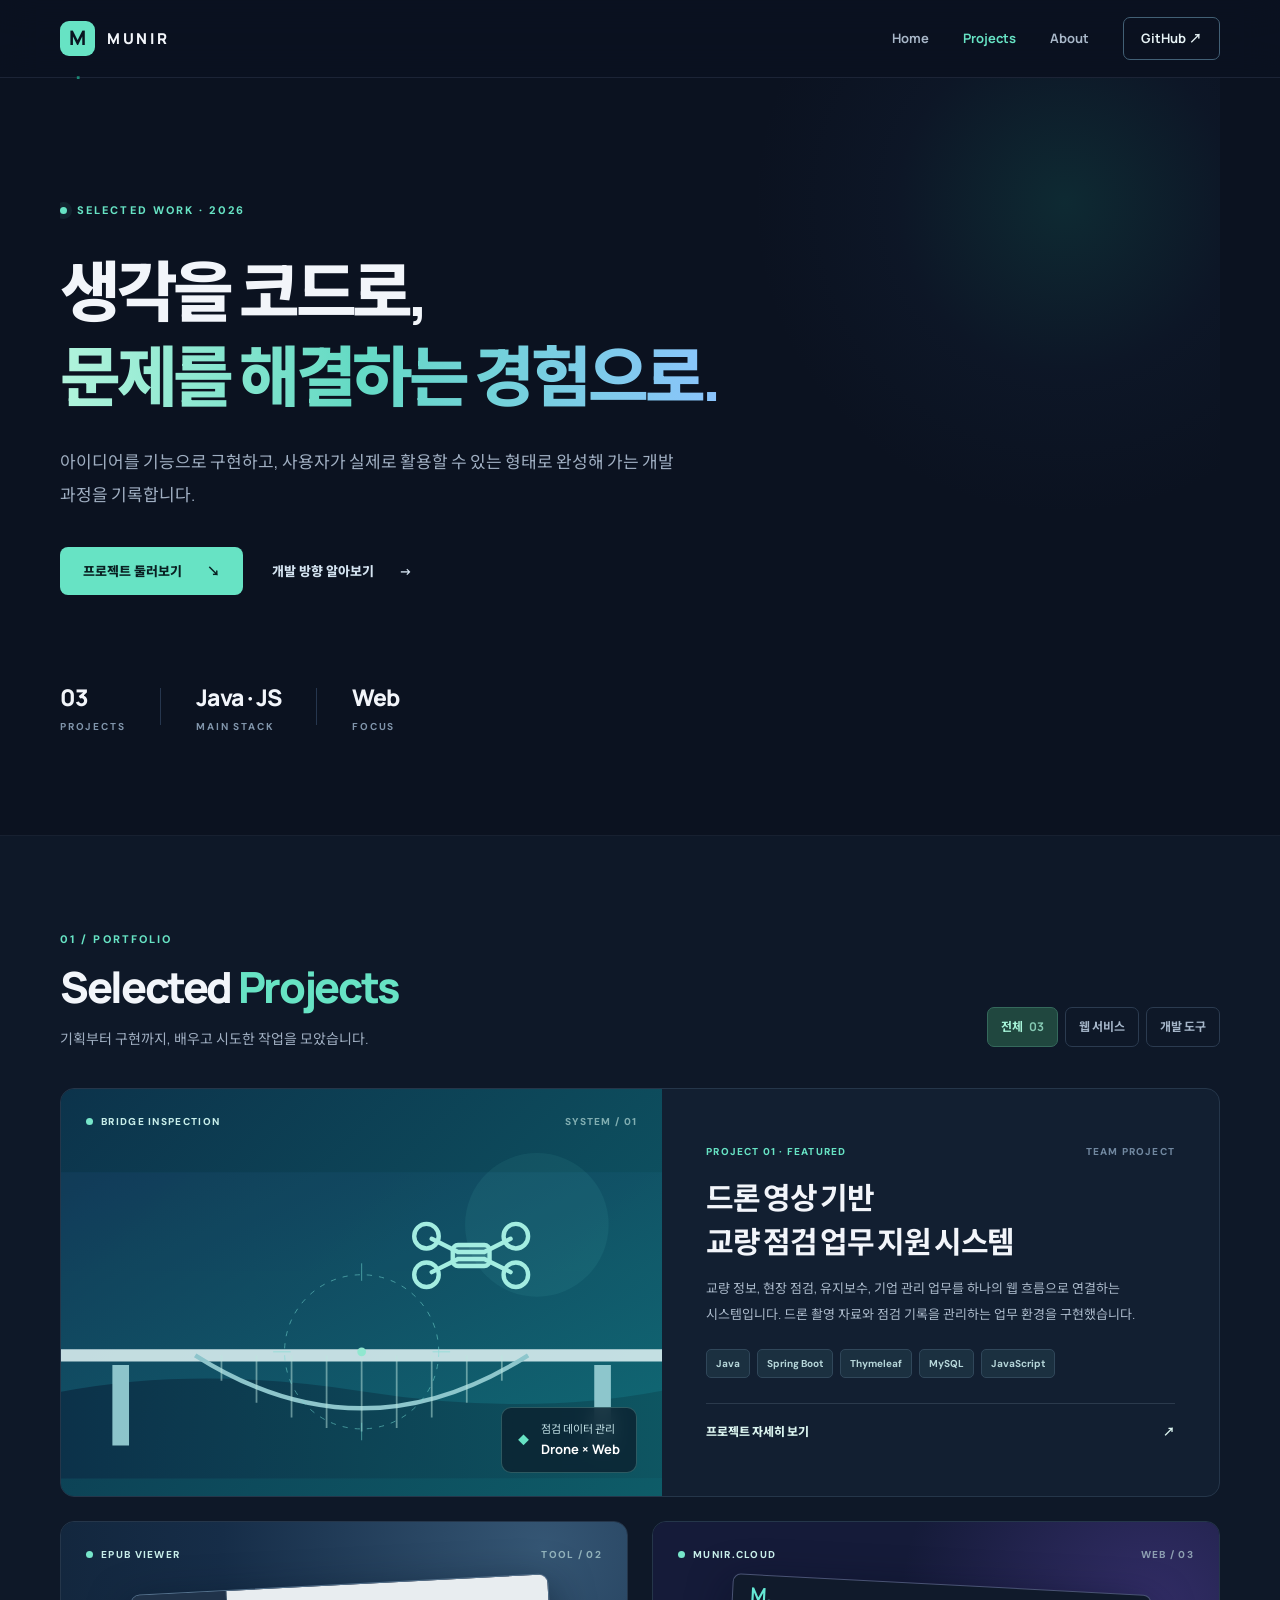
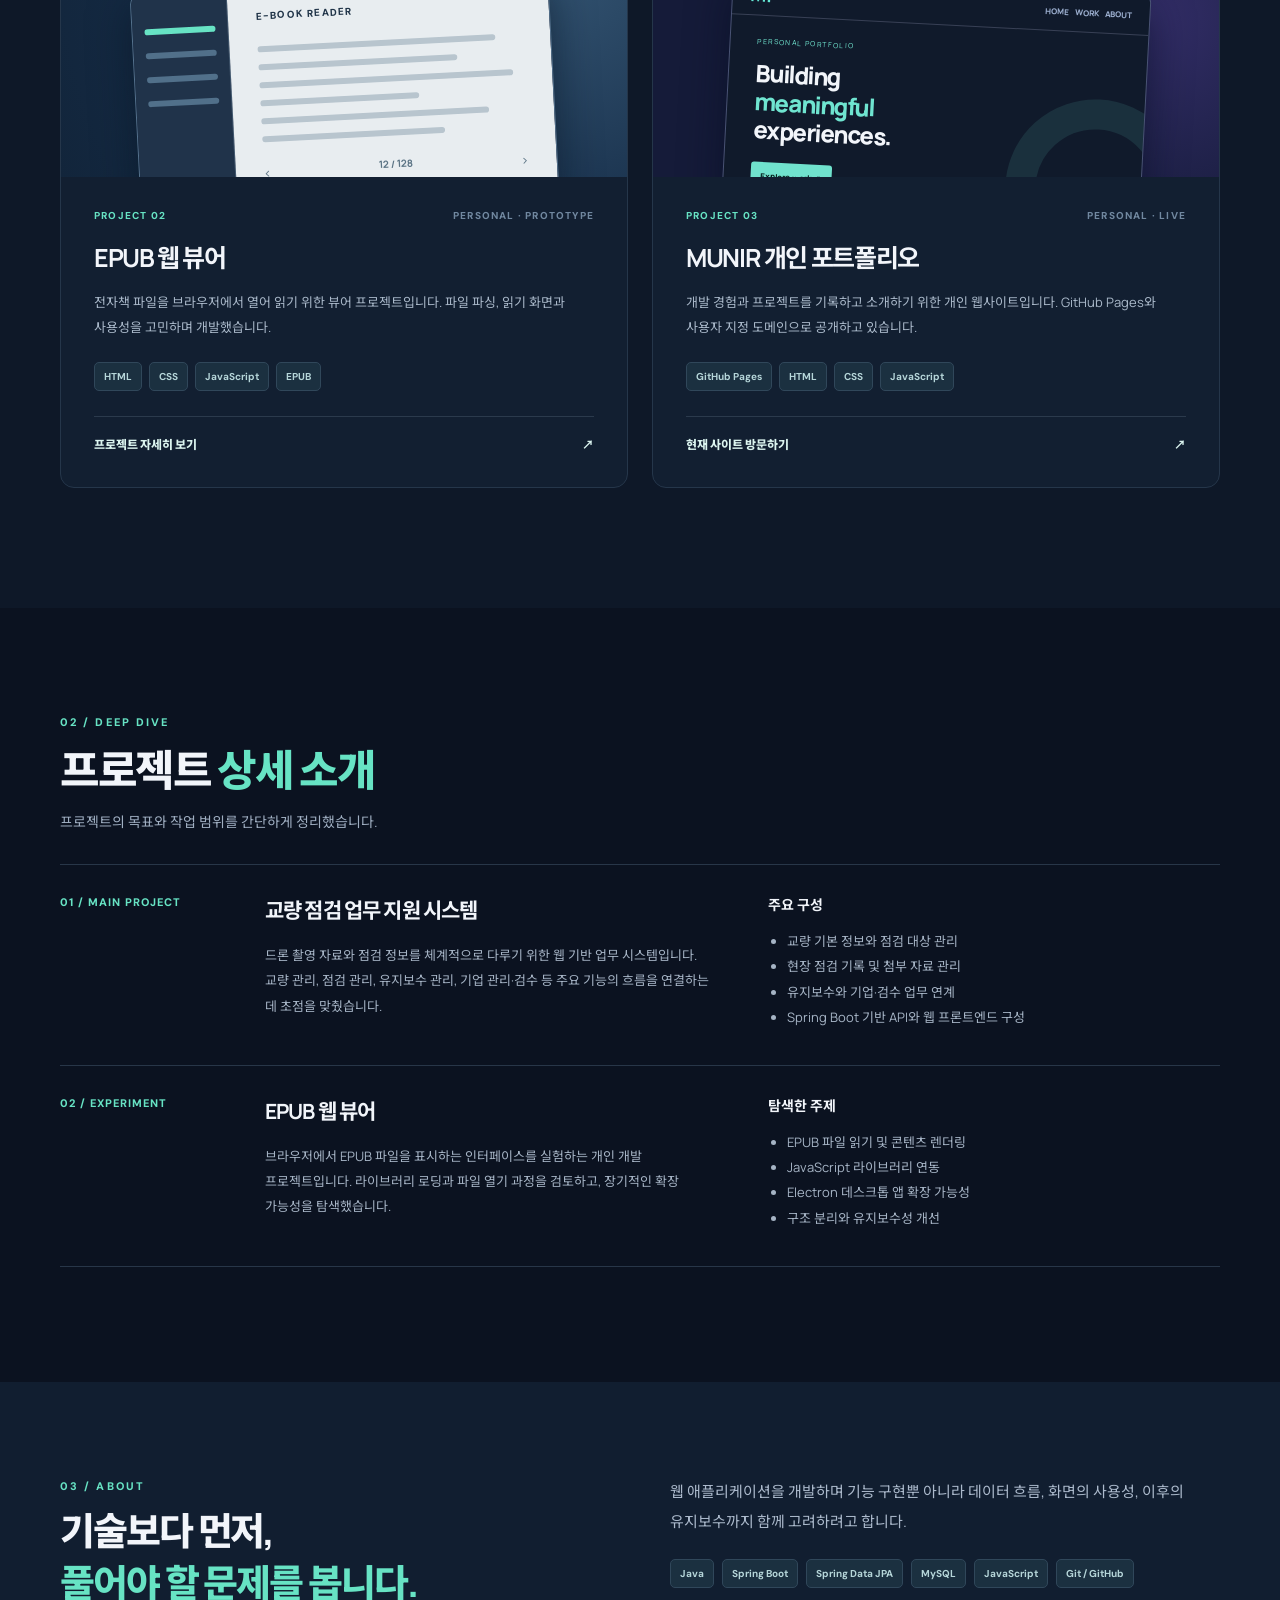
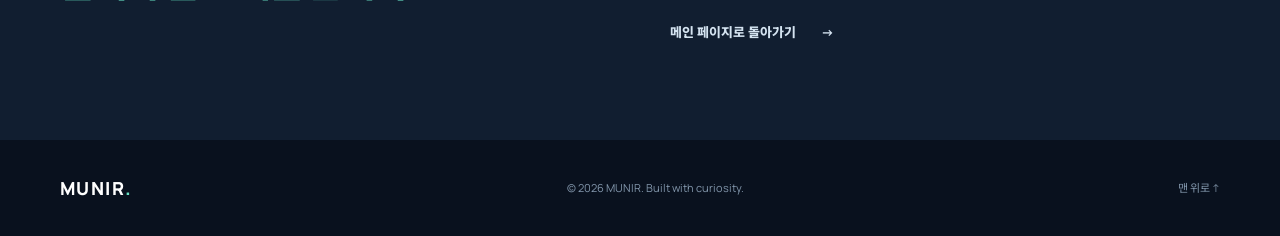
==== projects.html @ 72eb1029 "feat: 소개 페이지 제작" ====
<!DOCTYPE html>
<html lang="ko">
<head>
  <meta charset="UTF-8">
  <meta name="viewport" content="width=device-width, initial-scale=1.0">
  <meta name="theme-color" content="#0b1220">
  <meta name="description" content="MUNIR의 개발 프로젝트 — 드론 영상 기반 교량 점검 업무 지원 시스템, EPUB 뷰어, 개인 포트폴리오.">
  <title>Projects | MUNIR</title>
  <link rel="stylesheet" href="./css/projects.css">
  <script src="./js/projects.js" defer></script>
</head>
<body>
  <a class="skip-link" href="#main">본문 바로가기</a>
  <header class="site-header">
    <div class="shell nav-wrap">
      <a href="./index.html" class="brand" aria-label="MUNIR 홈으로 이동"><span class="brand-mark">M<span class="mark-dot">.</span></span><span class="brand-name">MUNIR</span></a>
      <nav class="navigation" aria-label="주 메뉴">
        <a href="./index.html">Home</a>
        <a href="#projects" class="current" aria-current="page">Projects</a>
        <a href="#about">About</a>
        <a href="mailto:hello@example.com" class="nav-contact" id="contact-link">Contact <span aria-hidden="true">↗</span></a>
      </nav>
      <button class="menu-toggle" type="button" aria-label="메뉴 열기" aria-expanded="false" aria-controls="mobile-menu"><span></span><span></span></button>
    </div>
    <nav class="mobile-menu" id="mobile-menu" aria-label="모바일 메뉴" hidden>
      <a href="./index.html">Home</a><a href="#projects">Projects</a><a href="#about">About</a><a href="mailto:hello@example.com" class="mobile-contact">Contact</a>
    </nav>
  </header>
  <main id="main">
    <section class="hero shell">
      <div class="hero-glow" aria-hidden="true"></div>
      <div class="eyebrow"><span class="status-dot"></span> SELECTED WORK · 2026</div>
      <h1>생각을 코드로,<br><span class="gradient-text">문제를 해결하는 경험으로.</span></h1>
      <p class="hero-desc">아이디어를 기능으로 구현하고, 사용자가 실제로 활용할 수 있는 형태로 완성해 가는 개발 과정을 기록합니다.</p>
      <div class="hero-actions"><a class="primary-btn" href="#projects">프로젝트 둘러보기 <span aria-hidden="true">↘</span></a><a class="text-btn" href="#about">개발 방향 알아보기 <span aria-hidden="true">→</span></a></div>
      <div class="hero-meta"><div><span class="meta-num">03</span><span class="meta-caption">PROJECTS</span></div><div class="meta-sep"></div><div><span class="meta-num">Java · JS</span><span class="meta-caption">MAIN STACK</span></div><div class="meta-sep"></div><div><span class="meta-num">Web</span><span class="meta-caption">FOCUS</span></div></div>
    </section>
    <section class="projects-section" id="projects">
      <div class="shell">
        <div class="section-top"><div><div class="section-kicker">01 / PORTFOLIO</div><h2>Selected <span>Projects</span></h2><p>기획부터 구현까지, 배우고 시도한 작업을 모았습니다.</p></div><div class="filter-bar" role="group" aria-label="프로젝트 분류"><button class="filter is-active" type="button" data-filter="all" aria-pressed="true">전체 <span>03</span></button><button class="filter" type="button" data-filter="web" aria-pressed="false">웹 서비스</button><button class="filter" type="button" data-filter="tool" aria-pressed="false">개발 도구</button></div></div>
        <div class="project-grid">
          <article class="project-card featured" data-category="web">
            <div class="project-visual bridge-visual" aria-label="교량 점검 시스템을 표현한 일러스트">
              <div class="visual-topline"><span class="visual-app-dot"></span> BRIDGE INSPECTION <span class="visual-top-right">SYSTEM / 01</span></div>
              <svg class="bridge-art" viewBox="0 0 700 350" role="img" aria-label="교량과 드론을 형상화한 그래픽" xmlns="http://www.w3.org/2000/svg"><defs><linearGradient id="sky" x1="0" y1="0" x2="1" y2="1"><stop stop-color="#123c59"/><stop offset="1" stop-color="#116e78"/></linearGradient><linearGradient id="water" x1="0" y1="0" x2="1" y2="0"><stop stop-color="#0c3048"/><stop offset="1" stop-color="#0e5662"/></linearGradient></defs><rect width="700" height="350" fill="url(#sky)"/><circle cx="550" cy="60" r="82" fill="#6be5d0" opacity=".08"/><path d="M0 252 Q160 220 350 250 T700 248 V350 H0Z" fill="url(#water)"/><path d="M-20 209 L720 209" stroke="#d7eef0" stroke-width="14"/><path d="M75 220 L75 312 M625 220 L625 312" stroke="#9bd3d8" stroke-width="19"/><path d="M160 209 Q350 330 540 209" fill="none" stroke="#9bd3d8" stroke-width="5"/><g stroke="#d0f8ed" stroke-width="2" opacity=".5"><path d="M190 209 L190 238 M230 209 L230 263 M270 209 L270 280 M310 209 L310 292 M350 209 L350 296 M390 209 L390 292 M430 209 L430 280 M470 209 L470 263 M510 209 L510 238"/></g><g transform="translate(475 95)" fill="none" stroke="#b4fff0" stroke-width="5" stroke-linecap="round"><path d="M-45 -19 L-15 -4 L15 -4 L45 -19 M-45 19 L-15 4 L15 4 L45 19"/><rect x="-21" y="-12" width="42" height="24" rx="6" fill="#b4fff0" fill-opacity=".2"/><circle cx="-51" cy="-22" r="14"/><circle cx="51" cy="-22" r="14"/><circle cx="-51" cy="22" r="14"/><circle cx="51" cy="22" r="14"/></g><g fill="none" stroke="#81ece1" opacity=".6"><circle cx="350" cy="205" r="88" stroke-dasharray="6 8"/><path d="M350 104V124 M350 286V306 M249 205H269 M431 205H451"/></g><circle cx="350" cy="205" r="5" fill="#9ff9dc"/></svg>
              <div class="visual-floating"><span class="pulse-icon">◆</span><span>점검 데이터 관리<br><b>Drone × Web</b></span></div>
            </div>
            <div class="project-info"><div class="project-heading-row"><span class="project-index">PROJECT 01 · FEATURED</span><span class="project-year">TEAM PROJECT</span></div><h3>드론 영상 기반<br>교량 점검 업무 지원 시스템</h3><p>교량 정보, 현장 점검, 유지보수, 기업 관리 업무를 하나의 웹 흐름으로 연결하는 시스템입니다. 드론 촬영 자료와 점검 기록을 관리하는 업무 환경을 구현했습니다.</p><div class="tags"><span>Java</span><span>Spring Boot</span><span>Thymeleaf</span><span>MySQL</span><span>JavaScript</span></div><a class="card-link" href="#bridge-detail">프로젝트 자세히 보기 <span aria-hidden="true">↗</span></a></div>
          </article>
          <article class="project-card" data-category="tool"><div class="project-visual epub-visual"><div class="visual-topline"><span class="visual-app-dot"></span> EPUB VIEWER <span class="visual-top-right">TOOL / 02</span></div><div class="reader-mock" aria-hidden="true"><div class="reader-sidebar"><span></span><span></span><span></span><span></span></div><div class="reader-book"><div class="mock-title">E-BOOK READER</div><div class="reader-line w90"></div><div class="reader-line w75"></div><div class="reader-line w96"></div><div class="reader-line w60"></div><div class="reader-line w86"></div><div class="reader-line w69"></div><div class="reader-footer">‹ <b>12 / 128</b> ›</div></div></div></div><div class="project-info"><div class="project-heading-row"><span class="project-index">PROJECT 02</span><span class="project-year">PERSONAL · PROTOTYPE</span></div><h3>EPUB 웹 뷰어</h3><p>전자책 파일을 브라우저에서 열어 읽기 위한 뷰어 프로젝트입니다. 파일 파싱, 읽기 화면과 사용성을 고민하며 개발했습니다.</p><div class="tags"><span>HTML</span><span>CSS</span><span>JavaScript</span><span>EPUB</span></div><a class="card-link" href="#epub-detail">프로젝트 자세히 보기 <span aria-hidden="true">↗</span></a></div></article>
          <article class="project-card" data-category="web"><div class="project-visual portfolio-visual"><div class="visual-topline"><span class="visual-app-dot"></span> MUNIR.CLOUD <span class="visual-top-right">WEB / 03</span></div><div class="web-mock" aria-hidden="true"><div class="web-top"><b>M.</b><span>HOME &nbsp; WORK &nbsp; ABOUT</span></div><div class="web-main"><div class="web-small">PERSONAL PORTFOLIO</div><div class="web-head">Building<br><em>meaningful</em><br>experiences.</div><div class="web-mini-btn">Explore work ↗</div></div><div class="web-shape"></div></div></div><div class="project-info"><div class="project-heading-row"><span class="project-index">PROJECT 03</span><span class="project-year">PERSONAL · LIVE</span></div><h3>MUNIR 개인 포트폴리오</h3><p>개발 경험과 프로젝트를 기록하고 소개하기 위한 개인 웹사이트입니다. GitHub Pages와 사용자 지정 도메인으로 공개하고 있습니다.</p><div class="tags"><span>GitHub Pages</span><span>HTML</span><span>CSS</span><span>JavaScript</span></div><a class="card-link" href="https://munir.cloud/" target="_blank" rel="noopener noreferrer">현재 사이트 방문하기 <span aria-hidden="true">↗</span></a></div></article>
        </div>
        <div class="empty-state" hidden>선택한 분류에 프로젝트가 없습니다.</div>
      </div>
    </section>
    <section class="details-section" id="details"><div class="shell"><div class="section-kicker">02 / DEEP DIVE</div><h2>프로젝트 <span>상세 소개</span></h2><p class="detail-intro">프로젝트의 목표와 작업 범위를 간단하게 정리했습니다.</p>
      <article class="detail-panel" id="bridge-detail"><div class="detail-number">01 / MAIN PROJECT</div><div class="detail-content"><div><h3>교량 점검 업무 지원 시스템</h3><p>드론 촬영 자료와 점검 정보를 체계적으로 다루기 위한 웹 기반 업무 시스템입니다. 교량 관리, 점검 관리, 유지보수 관리, 기업 관리·검수 등 주요 기능의 흐름을 연결하는 데 초점을 맞췄습니다.</p></div><div><h4>주요 구성</h4><ul><li>교량 기본 정보와 점검 대상 관리</li><li>현장 점검 기록 및 첨부 자료 관리</li><li>유지보수와 기업·검수 업무 연계</li><li>Spring Boot 기반 API와 웹 프론트엔드 구성</li></ul></div></div></article>
      <article class="detail-panel" id="epub-detail"><div class="detail-number">02 / EXPERIMENT</div><div class="detail-content"><div><h3>EPUB 웹 뷰어</h3><p>브라우저에서 EPUB 파일을 표시하는 인터페이스를 실험하는 개인 개발 프로젝트입니다. 라이브러리 로딩과 파일 열기 과정을 검토하고, 장기적인 확장 가능성을 탐색했습니다.</p></div><div><h4>탐색한 주제</h4><ul><li>EPUB 파일 읽기 및 콘텐츠 렌더링</li><li>JavaScript 라이브러리 연동</li><li>Electron 데스크톱 앱 확장 가능성</li><li>구조 분리와 유지보수성 개선</li></ul></div></div></article>
    </div></section>
    <section class="about-section" id="about"><div class="shell about-grid"><div><div class="section-kicker">03 / ABOUT</div><h2>기술보다 먼저,<br><span>풀어야 할 문제를 봅니다.</span></h2></div><div><p>웹 애플리케이션을 개발하며 기능 구현뿐 아니라 데이터 흐름, 화면의 사용성, 이후의 유지보수까지 함께 고려하려고 합니다.</p><div class="about-stack"><span>Java</span><span>Spring Boot</span><span>Spring Data JPA</span><span>MySQL</span><span>JavaScript</span><span>Git / GitHub</span></div><a href="./index.html" class="text-btn">메인 페이지로 돌아가기 <span aria-hidden="true">→</span></a></div></div></section>
  </main>
  <footer class="footer"><div class="shell footer-inner"><a class="footer-brand" href="./index.html">MUNIR<span>.</span></a><span>© <span id="year">2026</span> MUNIR. Built with curiosity.</span><a href="#main">맨 위로 ↑</a></div></footer>
</body>
</html>
---- css/projects.css ----
@import url('https://fonts.googleapis.com/css2?family=DM+Sans:wght@400;500;600;700&family=Manrope:wght@400;500;600;700;800&family=Noto+Sans+KR:wght@400;500;600;700;800&display=swap');
:root{--bg:#0b1220;--bg2:#0e1728;--card:#121e30;--border:#233248;--txt:#f2f5fa;--muted:#a0afc2;--mint:#67e3c4;--teal:#21bca4;--font:'Manrope','Noto Sans KR',sans-serif}*{box-sizing:border-box}html{scroll-behavior:smooth;scroll-padding-top:95px}body{margin:0;background:var(--bg);color:var(--txt);font-family:var(--font);line-height:1.7;word-break:keep-all}a{color:inherit;text-decoration:none}button{font:inherit}.shell{width:min(1160px,calc(100% - 52px));margin-inline:auto}.skip-link{position:absolute;top:-60px;left:20px;z-index:100;background:white;color:black;padding:10px}.skip-link:focus{top:10px}.site-header{height:78px;position:sticky;top:0;z-index:30;background:rgba(11,18,32,.88);border-bottom:1px solid rgba(152,179,211,.12);backdrop-filter:blur(18px)}.nav-wrap{height:100%;display:flex;align-items:center;justify-content:space-between}.brand{display:flex;align-items:center;gap:12px}.brand-mark{display:grid;place-items:center;width:35px;height:35px;border-radius:9px;background:var(--mint);color:#091421;font-weight:900;font-size:20px}.mark-dot{color:#1c8876}.brand-name{font-size:15px;font-weight:800;letter-spacing:.18em}.navigation{display:flex;align-items:center;gap:34px;font-size:13px;font-weight:700}.navigation>a{color:#a8b7c8;transition:color .2s}.navigation>a:hover,.navigation>a.current{color:var(--mint)}.navigation .nav-contact{border:1px solid #426075;border-radius:7px;padding:9px 17px;color:#e6f2f5}.menu-toggle{display:none;border:0;background:transparent;cursor:pointer;padding:12px}.menu-toggle span{display:block;width:22px;height:2px;background:var(--txt);margin:5px}.mobile-menu{display:none}.hero{position:relative;isolation:isolate;padding-top:123px;padding-bottom:100px;overflow:hidden}.hero-glow{position:absolute;z-index:-1;right:-160px;top:-190px;width:630px;height:630px;background:radial-gradient(circle,rgba(33,188,164,.14),rgba(39,79,126,.07) 38%,transparent 70%);pointer-events:none}.eyebrow,.section-kicker{font-family:'DM Sans',sans-serif;font-weight:800;letter-spacing:.19em;font-size:11px;color:var(--mint)}.eyebrow{display:flex;align-items:center;gap:10px}.status-dot{width:7px;height:7px;border-radius:100%;background:var(--mint);box-shadow:0 0 0 5px rgba(103,227,196,.08)}h1,h2,h3,h4,p{margin-top:0}.hero h1{font-size:clamp(34px,5.5vw,66px);letter-spacing:-.065em;line-height:1.3;margin:29px 0 25px;font-weight:800}.gradient-text{background:linear-gradient(90deg,#b1f4dc 0%,#64dac4 45%,#8bc4fc 100%);-webkit-background-clip:text;background-clip:text;color:transparent}.hero-desc{max-width:630px;font-size:17px;line-height:1.95;color:var(--muted)}.hero-actions{display:flex;gap:29px;align-items:center;margin-top:35px;flex-wrap:wrap}.primary-btn{background:var(--mint);color:#092022;padding:13px 23px;border-radius:8px;font-size:13px;font-weight:800;display:inline-flex;gap:25px;align-items:center;transition:transform .2s,background .2s}.primary-btn:hover{transform:translateY(-2px);background:#a0f2dd}.text-btn{display:inline-flex;gap:25px;align-items:center;font-size:13px;font-weight:800;color:#d4e3f0}.text-btn:hover{color:var(--mint)}.hero-meta{display:flex;align-items:center;gap:35px;margin-top:83px}.hero-meta>div:not(.meta-sep){display:flex;flex-direction:column}.meta-num{font-size:23px;font-weight:800;letter-spacing:-.04em}.meta-caption{font-family:'DM Sans',sans-serif;font-size:10px;color:#8195ab;letter-spacing:.18em;font-weight:700;margin-top:1px}.meta-sep{width:1px;height:37px;background:#26364e}.projects-section{background:#0e1828;padding:94px 0 120px;border-top:1px solid rgba(255,255,255,.035)}.section-top{display:flex;justify-content:space-between;align-items:end;gap:20px;margin-bottom:37px}.section-top h2,.details-section h2,.about-section h2{font-size:clamp(31px,3.4vw,43px);line-height:1.35;letter-spacing:-.055em;margin:10px 0 11px;font-weight:800}.section-top h2 span,.details-section h2 span,.about-section h2 span{color:var(--mint)}.section-top p,.detail-intro{color:var(--muted);font-size:14px;margin:0}.filter-bar{display:flex;gap:7px;padding-bottom:4px}.filter{border:1px solid #2b3b50;padding:9px 13px;border-radius:7px;background:transparent;color:#a5b6c9;cursor:pointer;font-size:12px;font-weight:700;white-space:nowrap}.filter.is-active{background:#20473f;border-color:#35695c;color:#a6f4d9}.filter span{opacity:.75;margin-left:4px}.project-grid{display:grid;grid-template-columns:repeat(2,minmax(0,1fr));gap:24px}.project-card{min-width:0;background:#121f31;border:1px solid #25364a;border-radius:14px;overflow:hidden;transition:transform .25s,border-color .25s}.project-card:hover{transform:translateY(-5px);border-color:#528378}.project-card[hidden]{display:none}.project-card.featured{grid-column:1/-1;display:grid;grid-template-columns:1.08fr 1fr}.project-card.featured[hidden]{display:none}.project-visual{position:relative;overflow:hidden;min-height:255px;isolation:isolate}.featured .project-visual{min-height:380px}.visual-topline{position:absolute;z-index:3;left:25px;right:25px;top:24px;display:flex;gap:8px;align-items:center;font-family:'DM Sans',sans-serif;font-size:10px;letter-spacing:.13em;font-weight:800;color:#c8eeea}.visual-app-dot{height:7px;width:7px;background:#77e6ca;border-radius:50%}.visual-top-right{margin-left:auto;color:rgba(216,250,243,.57)}.bridge-visual{background:linear-gradient(135deg,#0c334b,#0e5c68)}.bridge-art{position:absolute;left:-1%;bottom:-8%;width:102%;height:100%;object-fit:cover;opacity:.9}.visual-floating{position:absolute;right:25px;bottom:23px;background:rgba(11,34,49,.83);backdrop-filter:blur(10px);border:1px solid rgba(146,236,222,.25);border-radius:10px;padding:12px 16px;display:flex;align-items:center;gap:12px;color:#c1dfe4;font-size:11px;line-height:1.7}.visual-floating b{color:white;font-size:13px}.pulse-icon{color:var(--mint)}.project-info{padding:30px 33px 31px}.featured .project-info{padding:54px 44px;display:flex;flex-direction:column;justify-content:center}.project-heading-row{display:flex;justify-content:space-between;align-items:center;gap:10px;font-family:'DM Sans',sans-serif;font-size:10px;font-weight:800;letter-spacing:.12em}.project-index{color:var(--mint)}.project-year{color:#7188a0}.project-info h3{font-size:25px;line-height:1.45;letter-spacing:-.055em;margin:16px 0 13px}.featured .project-info h3{font-size:30px}.project-info p{font-size:13px;line-height:1.95;color:#aab9ca;margin:0}.tags{display:flex;flex-wrap:wrap;gap:7px;margin-top:22px}.tags span,.about-stack span{font-family:'DM Sans','Noto Sans KR',sans-serif;font-weight:700;font-size:10px;color:#b6d6d9;background:#1b3040;border:1px solid #30475a;border-radius:5px;padding:5px 9px}.card-link{border-top:1px solid #2b3a4c;margin-top:25px;padding-top:18px;display:flex;justify-content:space-between;align-items:center;color:#dbf4ef;font-size:12px;font-weight:800}.card-link:hover{color:var(--mint)}.epub-visual{background:radial-gradient(circle at 85% 10%,#355674,#162d48 60%,#12253b)}.reader-mock{position:absolute;left:13%;right:13%;top:62px;bottom:-25px;border-radius:10px 10px 0 0;background:#1a2a42;border:1px solid #54718c;box-shadow:0 12px 40px #06132190;display:flex;overflow:hidden;transform:rotate(-3deg)}.reader-sidebar{width:23%;background:#20334a;border-right:1px solid #435970;padding:34px 12px}.reader-sidebar span{display:block;height:6px;background:#51708a;border-radius:5px;margin:0 0 18px}.reader-sidebar span:first-child{background:#67e3c4}.reader-book{flex:1;background:#e8edf0;color:#203448;padding:18px 28px}.mock-title{font-family:'DM Sans';font-size:10px;font-weight:800;letter-spacing:.12em;margin-bottom:22px}.reader-line{height:6px;background:#b8c5ce;margin:12px 0;border-radius:6px}.reader-line.w90{width:90%}.reader-line.w75{width:75%}.reader-line.w96{width:96%}.reader-line.w60{width:60%}.reader-line.w86{width:86%}.reader-line.w69{width:69%}.reader-footer{display:flex;justify-content:space-between;font-size:13px;color:#5a7384;margin-top:20px}.reader-footer b{font-size:10px}.portfolio-visual{background:radial-gradient(circle at 88% 36%,#55439d77,transparent 48%),#151b39}.web-mock{position:absolute;top:62px;left:13%;right:13%;bottom:-30px;background:#101a2b;border:1px solid #495374;border-radius:8px 8px 0 0;transform:rotate(3deg);box-shadow:0 12px 40px #070d2190;overflow:hidden}.web-top{height:40px;border-bottom:1px solid #384055;padding:10px 17px;display:flex;align-items:center;justify-content:space-between;color:#9baece;font-size:8px;font-weight:800}.web-top b{font-size:19px;color:#65e9d5}.web-main{padding:20px 27px}.web-small{font-size:7px;letter-spacing:.2em;color:#74edd6}.web-head{font-size:24px;font-weight:800;line-height:1.2;margin:11px 0 15px;letter-spacing:-.06em}.web-head em{font-style:normal;color:#6fe4d0}.web-mini-btn{display:inline-block;font-size:8px;padding:7px 10px;background:#70e2cd;color:#06211e;border-radius:3px;font-weight:800}.web-shape{position:absolute;right:-45px;bottom:-65px;width:180px;height:180px;border-radius:50%;border:30px solid #6ce1cc1c}.empty-state{text-align:center;padding:40px;color:var(--muted)}.details-section{background:#0b1220;padding:105px 0 115px}.detail-intro{margin-bottom:30px}.detail-panel{scroll-margin-top:120px;border-top:1px solid #283648;padding:28px 0 33px;display:grid;grid-template-columns:170px 1fr;gap:35px}.detail-panel:last-child{border-bottom:1px solid #283648}.detail-number{font-family:'DM Sans';font-size:11px;letter-spacing:.09em;color:var(--mint);font-weight:800}.detail-content{display:grid;grid-template-columns:1fr 1fr;gap:50px}.detail-content h3{font-size:21px;letter-spacing:-.04em;margin-bottom:14px}.detail-content h4{font-size:14px;margin-bottom:12px}.detail-content p,.detail-content li{color:#a6b4c5;font-size:13px;line-height:1.95}.detail-content ul{padding-left:19px;margin:0}.about-section{background:#111e30;padding:95px 0}.about-grid{display:grid;grid-template-columns:1fr 1fr;gap:60px}.about-section h2{font-size:clamp(26px,3.1vw,38px)}.about-grid>div:last-child>p{color:#acbacc;font-size:15px;line-height:2}.about-stack{display:flex;flex-wrap:wrap;gap:8px;margin:22px 0 30px}.footer{padding:33px 0;background:#09111e}.footer-inner{display:flex;justify-content:space-between;align-items:center;gap:20px;color:#8296ab;font-size:11px}.footer-brand{font-size:18px;letter-spacing:.08em;font-weight:900;color:white}.footer-brand span{color:var(--mint)}.footer-inner>a:last-child:hover{color:var(--mint)}:focus-visible{outline:3px solid #7deacc;outline-offset:4px}@media(max-width:900px){.featured .project-info{padding:31px}.featured .project-info h3{font-size:25px}.detail-panel{grid-template-columns:125px 1fr;gap:20px}.detail-content{gap:25px}}@media(max-width:680px){.shell{width:min(100% - 34px,1160px)}.site-header{height:68px}.navigation{display:none}.menu-toggle{display:block}.mobile-menu{display:flex;flex-direction:column;gap:0;background:#0c1727;border-bottom:1px solid #26384b;padding:12px 18px 22px}.mobile-menu[hidden]{display:none}.mobile-menu a{padding:11px;color:#d2e1eb;font-size:14px}.hero{padding-top:75px;padding-bottom:67px}.hero h1{letter-spacing:-.06em;font-size:clamp(31px,8.2vw,46px)}.hero-desc{font-size:14px}.hero-meta{gap:17px;margin-top:60px}.meta-num{font-size:17px}.meta-caption{font-size:8px}.projects-section{padding:72px 0 75px}.section-top{align-items:start;flex-direction:column;gap:26px}.filter-bar{width:100%;overflow-x:auto}.project-grid{grid-template-columns:1fr;gap:20px}.project-card.featured{grid-column:auto;display:block}.project-visual,.featured .project-visual{min-height:230px;height:230px}.project-info,.featured .project-info{padding:25px}.featured .project-info h3{font-size:24px}.project-info h3{font-size:23px}.visual-topline{left:17px;right:17px;top:17px}.visual-floating{bottom:13px;right:12px;padding:7px 10px;font-size:9px}.visual-floating b{font-size:11px}.details-section{padding:72px 0}.detail-panel{grid-template-columns:1fr;gap:12px}.detail-content{grid-template-columns:1fr;gap:12px}.about-section{padding:72px 0}.about-grid{grid-template-columns:1fr;gap:24px}.footer-inner{flex-wrap:wrap}.footer-inner span{order:3;width:100%}}@media(prefers-reduced-motion:reduce){html{scroll-behavior:auto}*{transition:none!important}}
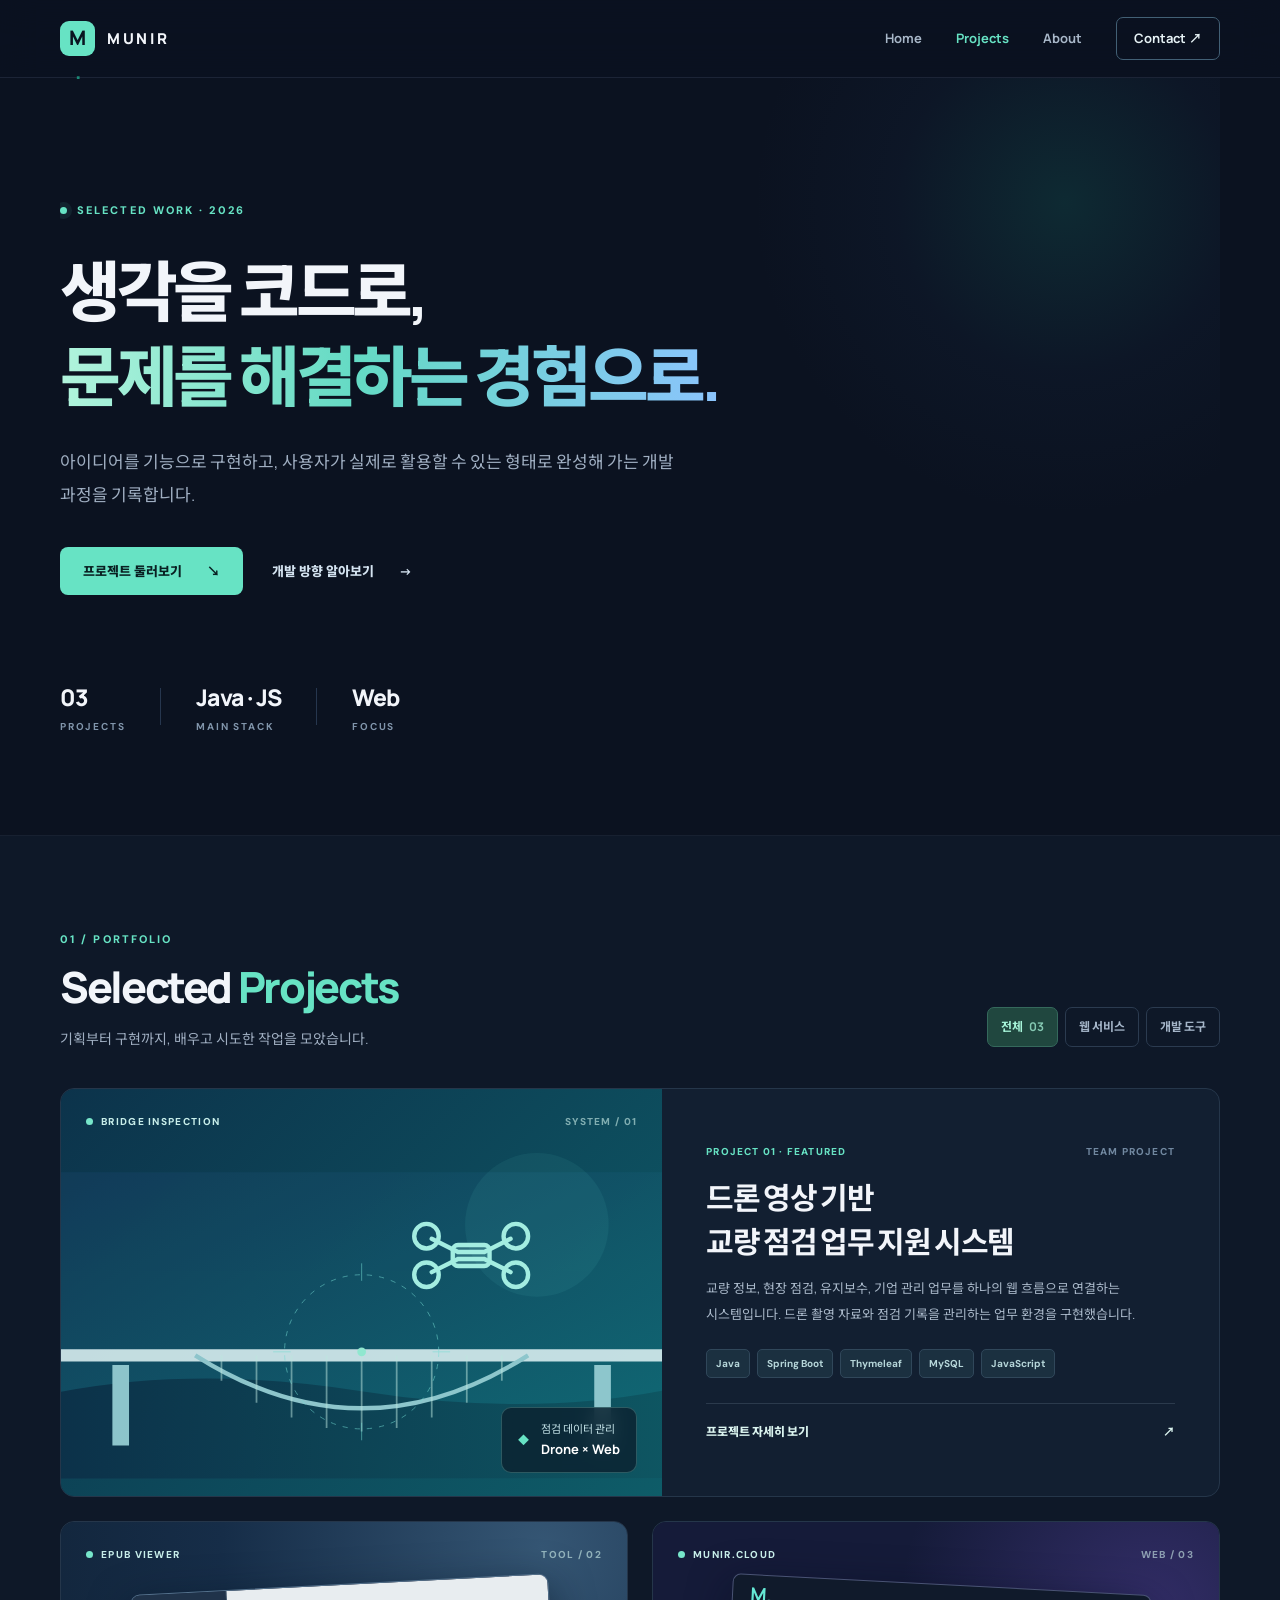
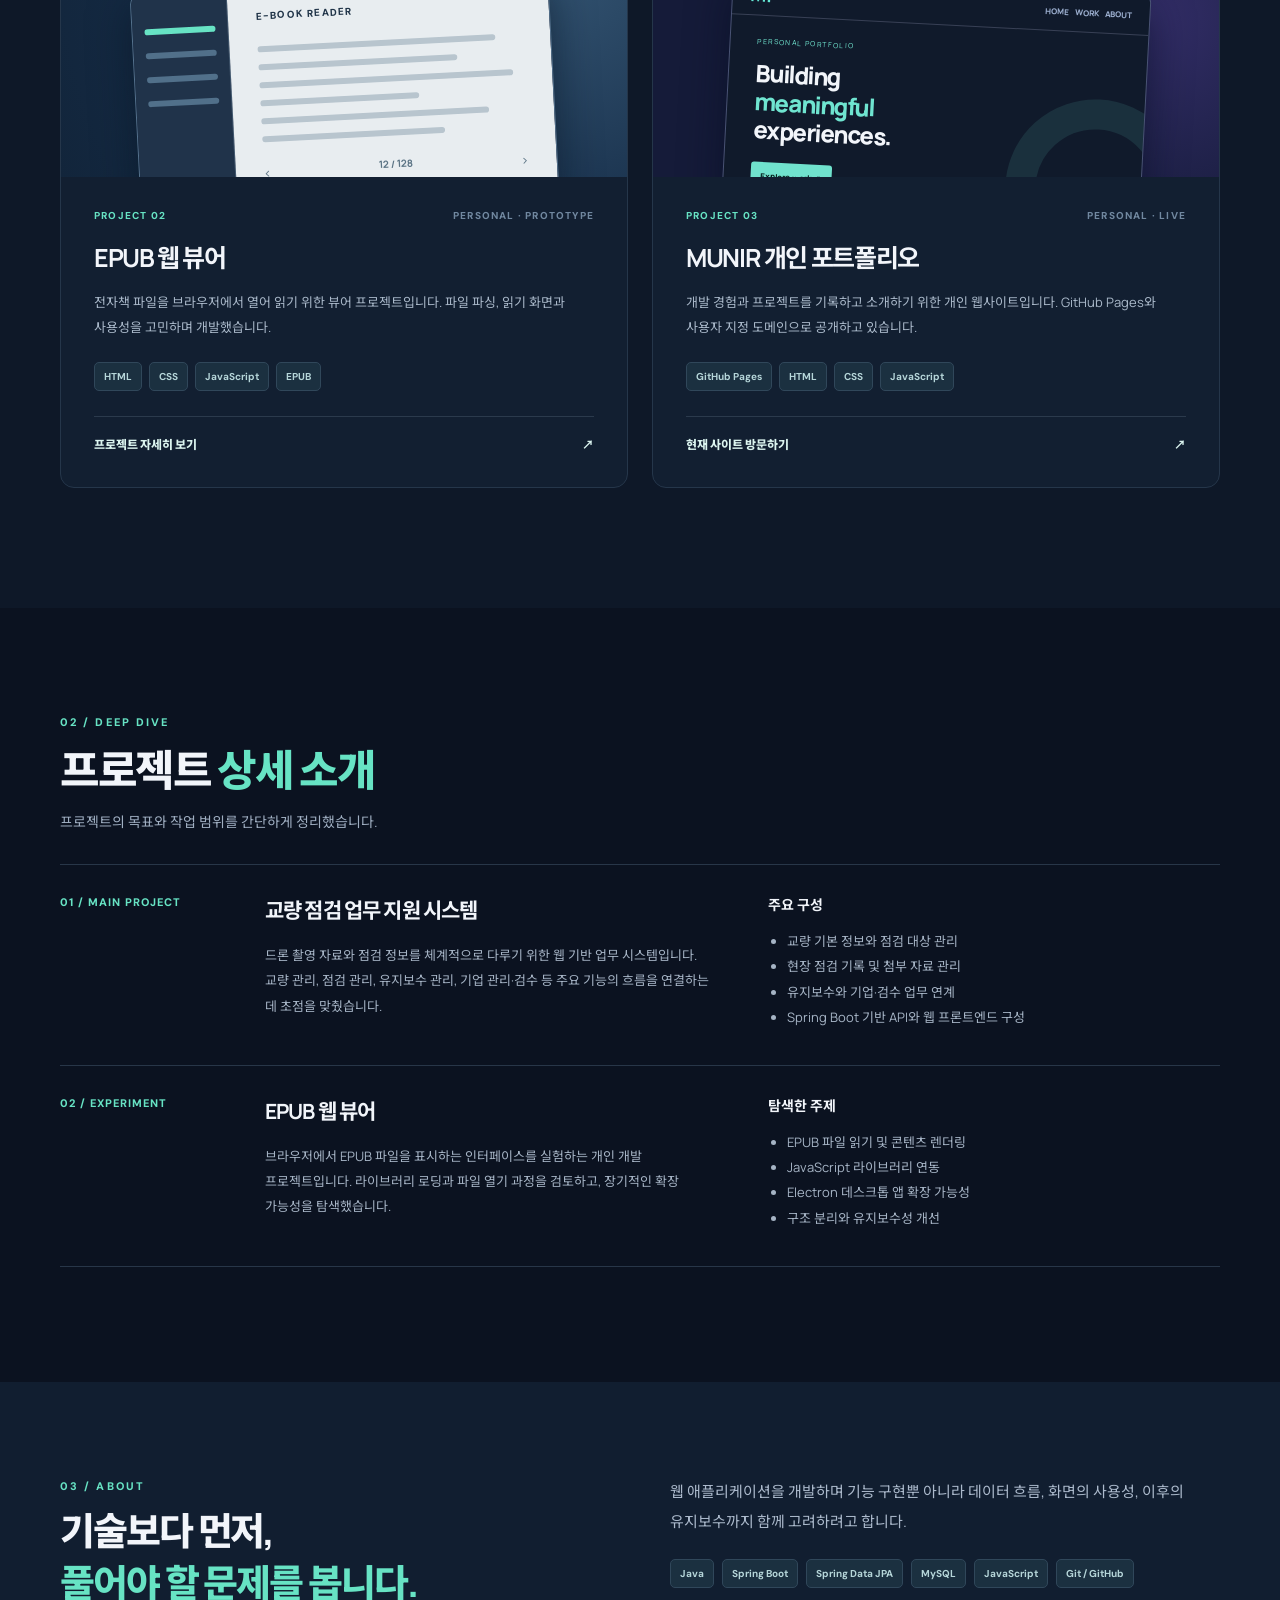
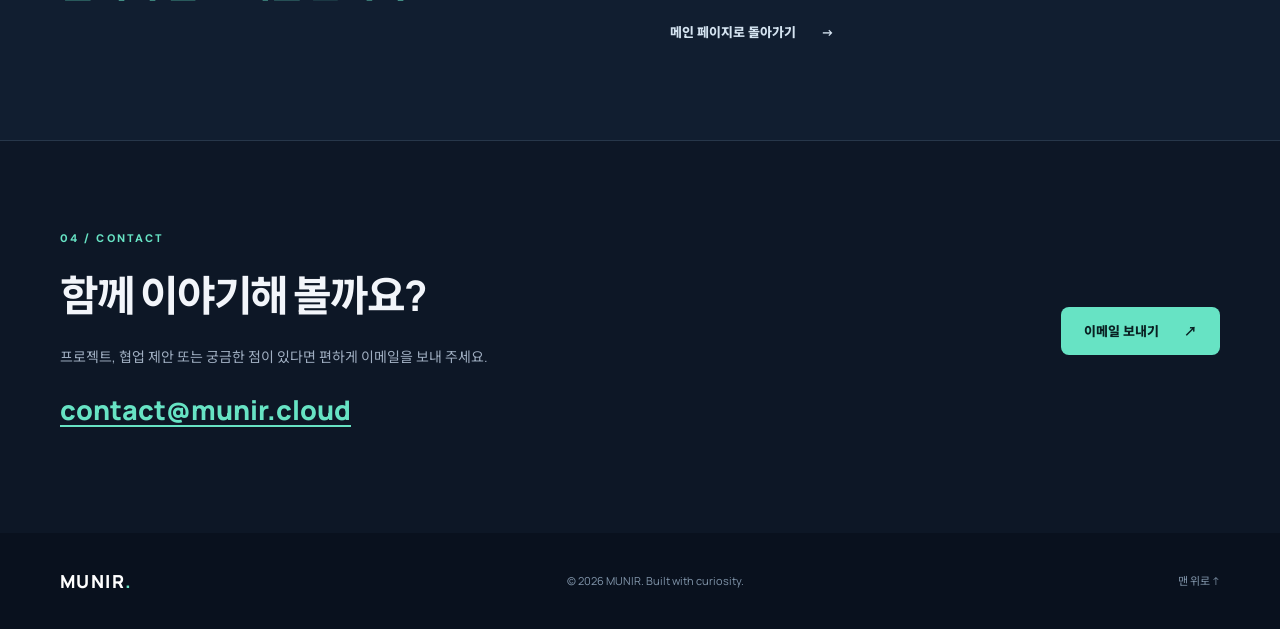
==== commit b8874d1c: "feat: MUNIR 포트폴리오의 공식 문의 이메일" ====
--- a/projects.html
+++ b/projects.html
@@ -18,12 +18,12 @@
         <a href="./index.html">Home</a>
         <a href="#projects" class="current" aria-current="page">Projects</a>
         <a href="#about">About</a>
-        <a href="mailto:hello@example.com" class="nav-contact" id="contact-link">Contact <span aria-hidden="true">↗</span></a>
+        <a href="#contact" class="nav-contact" id="contact-link">Contact <span aria-hidden="true">↗</span></a>
       </nav>
       <button class="menu-toggle" type="button" aria-label="메뉴 열기" aria-expanded="false" aria-controls="mobile-menu"><span></span><span></span></button>
     </div>
     <nav class="mobile-menu" id="mobile-menu" aria-label="모바일 메뉴" hidden>
-      <a href="./index.html">Home</a><a href="#projects">Projects</a><a href="#about">About</a><a href="mailto:hello@example.com" class="mobile-contact">Contact</a>
+      <a href="./index.html">Home</a><a href="#projects">Projects</a><a href="#about">About</a><a href="#contact" class="mobile-contact">Contact</a>
     </nav>
   </header>
   <main id="main">
@@ -58,6 +58,17 @@
       <article class="detail-panel" id="epub-detail"><div class="detail-number">02 / EXPERIMENT</div><div class="detail-content"><div><h3>EPUB 웹 뷰어</h3><p>브라우저에서 EPUB 파일을 표시하는 인터페이스를 실험하는 개인 개발 프로젝트입니다. 라이브러리 로딩과 파일 열기 과정을 검토하고, 장기적인 확장 가능성을 탐색했습니다.</p></div><div><h4>탐색한 주제</h4><ul><li>EPUB 파일 읽기 및 콘텐츠 렌더링</li><li>JavaScript 라이브러리 연동</li><li>Electron 데스크톱 앱 확장 가능성</li><li>구조 분리와 유지보수성 개선</li></ul></div></div></article>
     </div></section>
     <section class="about-section" id="about"><div class="shell about-grid"><div><div class="section-kicker">03 / ABOUT</div><h2>기술보다 먼저,<br><span>풀어야 할 문제를 봅니다.</span></h2></div><div><p>웹 애플리케이션을 개발하며 기능 구현뿐 아니라 데이터 흐름, 화면의 사용성, 이후의 유지보수까지 함께 고려하려고 합니다.</p><div class="about-stack"><span>Java</span><span>Spring Boot</span><span>Spring Data JPA</span><span>MySQL</span><span>JavaScript</span><span>Git / GitHub</span></div><a href="./index.html" class="text-btn">메인 페이지로 돌아가기 <span aria-hidden="true">→</span></a></div></div></section>
+    <section class="contact-section" id="contact" aria-labelledby="contact-title">
+      <div class="shell contact-panel">
+        <div>
+          <div class="section-kicker">04 / CONTACT</div>
+          <h2 id="contact-title">함께 이야기해 볼까요?</h2>
+          <p>프로젝트, 협업 제안 또는 궁금한 점이 있다면 편하게 이메일을 보내 주세요.</p>
+          <a class="contact-address" href="mailto:contact@munir.cloud">contact@munir.cloud</a>
+        </div>
+        <a class="primary-btn" href="mailto:contact@munir.cloud?subject=MUNIR%20%ED%99%88%ED%8E%98%EC%9D%B4%EC%A7%80%20%EB%AC%B8%EC%9D%98">이메일 보내기 <span aria-hidden="true">↗</span></a>
+      </div>
+    </section>
   </main>
   <footer class="footer"><div class="shell footer-inner"><a class="footer-brand" href="./index.html">MUNIR<span>.</span></a><span>© <span id="year">2026</span> MUNIR. Built with curiosity.</span><a href="#main">맨 위로 ↑</a></div></footer>
 </body>
--- a/css/projects.css
+++ b/css/projects.css
@@ -1,2 +1,11 @@
 @import url('https://fonts.googleapis.com/css2?family=DM+Sans:wght@400;500;600;700&family=Manrope:wght@400;500;600;700;800&family=Noto+Sans+KR:wght@400;500;600;700;800&display=swap');
 :root{--bg:#0b1220;--bg2:#0e1728;--card:#121e30;--border:#233248;--txt:#f2f5fa;--muted:#a0afc2;--mint:#67e3c4;--teal:#21bca4;--font:'Manrope','Noto Sans KR',sans-serif}*{box-sizing:border-box}html{scroll-behavior:smooth;scroll-padding-top:95px}body{margin:0;background:var(--bg);color:var(--txt);font-family:var(--font);line-height:1.7;word-break:keep-all}a{color:inherit;text-decoration:none}button{font:inherit}.shell{width:min(1160px,calc(100% - 52px));margin-inline:auto}.skip-link{position:absolute;top:-60px;left:20px;z-index:100;background:white;color:black;padding:10px}.skip-link:focus{top:10px}.site-header{height:78px;position:sticky;top:0;z-index:30;background:rgba(11,18,32,.88);border-bottom:1px solid rgba(152,179,211,.12);backdrop-filter:blur(18px)}.nav-wrap{height:100%;display:flex;align-items:center;justify-content:space-between}.brand{display:flex;align-items:center;gap:12px}.brand-mark{display:grid;place-items:center;width:35px;height:35px;border-radius:9px;background:var(--mint);color:#091421;font-weight:900;font-size:20px}.mark-dot{color:#1c8876}.brand-name{font-size:15px;font-weight:800;letter-spacing:.18em}.navigation{display:flex;align-items:center;gap:34px;font-size:13px;font-weight:700}.navigation>a{color:#a8b7c8;transition:color .2s}.navigation>a:hover,.navigation>a.current{color:var(--mint)}.navigation .nav-contact{border:1px solid #426075;border-radius:7px;padding:9px 17px;color:#e6f2f5}.menu-toggle{display:none;border:0;background:transparent;cursor:pointer;padding:12px}.menu-toggle span{display:block;width:22px;height:2px;background:var(--txt);margin:5px}.mobile-menu{display:none}.hero{position:relative;isolation:isolate;padding-top:123px;padding-bottom:100px;overflow:hidden}.hero-glow{position:absolute;z-index:-1;right:-160px;top:-190px;width:630px;height:630px;background:radial-gradient(circle,rgba(33,188,164,.14),rgba(39,79,126,.07) 38%,transparent 70%);pointer-events:none}.eyebrow,.section-kicker{font-family:'DM Sans',sans-serif;font-weight:800;letter-spacing:.19em;font-size:11px;color:var(--mint)}.eyebrow{display:flex;align-items:center;gap:10px}.status-dot{width:7px;height:7px;border-radius:100%;background:var(--mint);box-shadow:0 0 0 5px rgba(103,227,196,.08)}h1,h2,h3,h4,p{margin-top:0}.hero h1{font-size:clamp(34px,5.5vw,66px);letter-spacing:-.065em;line-height:1.3;margin:29px 0 25px;font-weight:800}.gradient-text{background:linear-gradient(90deg,#b1f4dc 0%,#64dac4 45%,#8bc4fc 100%);-webkit-background-clip:text;background-clip:text;color:transparent}.hero-desc{max-width:630px;font-size:17px;line-height:1.95;color:var(--muted)}.hero-actions{display:flex;gap:29px;align-items:center;margin-top:35px;flex-wrap:wrap}.primary-btn{background:var(--mint);color:#092022;padding:13px 23px;border-radius:8px;font-size:13px;font-weight:800;display:inline-flex;gap:25px;align-items:center;transition:transform .2s,background .2s}.primary-btn:hover{transform:translateY(-2px);background:#a0f2dd}.text-btn{display:inline-flex;gap:25px;align-items:center;font-size:13px;font-weight:800;color:#d4e3f0}.text-btn:hover{color:var(--mint)}.hero-meta{display:flex;align-items:center;gap:35px;margin-top:83px}.hero-meta>div:not(.meta-sep){display:flex;flex-direction:column}.meta-num{font-size:23px;font-weight:800;letter-spacing:-.04em}.meta-caption{font-family:'DM Sans',sans-serif;font-size:10px;color:#8195ab;letter-spacing:.18em;font-weight:700;margin-top:1px}.meta-sep{width:1px;height:37px;background:#26364e}.projects-section{background:#0e1828;padding:94px 0 120px;border-top:1px solid rgba(255,255,255,.035)}.section-top{display:flex;justify-content:space-between;align-items:end;gap:20px;margin-bottom:37px}.section-top h2,.details-section h2,.about-section h2{font-size:clamp(31px,3.4vw,43px);line-height:1.35;letter-spacing:-.055em;margin:10px 0 11px;font-weight:800}.section-top h2 span,.details-section h2 span,.about-section h2 span{color:var(--mint)}.section-top p,.detail-intro{color:var(--muted);font-size:14px;margin:0}.filter-bar{display:flex;gap:7px;padding-bottom:4px}.filter{border:1px solid #2b3b50;padding:9px 13px;border-radius:7px;background:transparent;color:#a5b6c9;cursor:pointer;font-size:12px;font-weight:700;white-space:nowrap}.filter.is-active{background:#20473f;border-color:#35695c;color:#a6f4d9}.filter span{opacity:.75;margin-left:4px}.project-grid{display:grid;grid-template-columns:repeat(2,minmax(0,1fr));gap:24px}.project-card{min-width:0;background:#121f31;border:1px solid #25364a;border-radius:14px;overflow:hidden;transition:transform .25s,border-color .25s}.project-card:hover{transform:translateY(-5px);border-color:#528378}.project-card[hidden]{display:none}.project-card.featured{grid-column:1/-1;display:grid;grid-template-columns:1.08fr 1fr}.project-card.featured[hidden]{display:none}.project-visual{position:relative;overflow:hidden;min-height:255px;isolation:isolate}.featured .project-visual{min-height:380px}.visual-topline{position:absolute;z-index:3;left:25px;right:25px;top:24px;display:flex;gap:8px;align-items:center;font-family:'DM Sans',sans-serif;font-size:10px;letter-spacing:.13em;font-weight:800;color:#c8eeea}.visual-app-dot{height:7px;width:7px;background:#77e6ca;border-radius:50%}.visual-top-right{margin-left:auto;color:rgba(216,250,243,.57)}.bridge-visual{background:linear-gradient(135deg,#0c334b,#0e5c68)}.bridge-art{position:absolute;left:-1%;bottom:-8%;width:102%;height:100%;object-fit:cover;opacity:.9}.visual-floating{position:absolute;right:25px;bottom:23px;background:rgba(11,34,49,.83);backdrop-filter:blur(10px);border:1px solid rgba(146,236,222,.25);border-radius:10px;padding:12px 16px;display:flex;align-items:center;gap:12px;color:#c1dfe4;font-size:11px;line-height:1.7}.visual-floating b{color:white;font-size:13px}.pulse-icon{color:var(--mint)}.project-info{padding:30px 33px 31px}.featured .project-info{padding:54px 44px;display:flex;flex-direction:column;justify-content:center}.project-heading-row{display:flex;justify-content:space-between;align-items:center;gap:10px;font-family:'DM Sans',sans-serif;font-size:10px;font-weight:800;letter-spacing:.12em}.project-index{color:var(--mint)}.project-year{color:#7188a0}.project-info h3{font-size:25px;line-height:1.45;letter-spacing:-.055em;margin:16px 0 13px}.featured .project-info h3{font-size:30px}.project-info p{font-size:13px;line-height:1.95;color:#aab9ca;margin:0}.tags{display:flex;flex-wrap:wrap;gap:7px;margin-top:22px}.tags span,.about-stack span{font-family:'DM Sans','Noto Sans KR',sans-serif;font-weight:700;font-size:10px;color:#b6d6d9;background:#1b3040;border:1px solid #30475a;border-radius:5px;padding:5px 9px}.card-link{border-top:1px solid #2b3a4c;margin-top:25px;padding-top:18px;display:flex;justify-content:space-between;align-items:center;color:#dbf4ef;font-size:12px;font-weight:800}.card-link:hover{color:var(--mint)}.epub-visual{background:radial-gradient(circle at 85% 10%,#355674,#162d48 60%,#12253b)}.reader-mock{position:absolute;left:13%;right:13%;top:62px;bottom:-25px;border-radius:10px 10px 0 0;background:#1a2a42;border:1px solid #54718c;box-shadow:0 12px 40px #06132190;display:flex;overflow:hidden;transform:rotate(-3deg)}.reader-sidebar{width:23%;background:#20334a;border-right:1px solid #435970;padding:34px 12px}.reader-sidebar span{display:block;height:6px;background:#51708a;border-radius:5px;margin:0 0 18px}.reader-sidebar span:first-child{background:#67e3c4}.reader-book{flex:1;background:#e8edf0;color:#203448;padding:18px 28px}.mock-title{font-family:'DM Sans';font-size:10px;font-weight:800;letter-spacing:.12em;margin-bottom:22px}.reader-line{height:6px;background:#b8c5ce;margin:12px 0;border-radius:6px}.reader-line.w90{width:90%}.reader-line.w75{width:75%}.reader-line.w96{width:96%}.reader-line.w60{width:60%}.reader-line.w86{width:86%}.reader-line.w69{width:69%}.reader-footer{display:flex;justify-content:space-between;font-size:13px;color:#5a7384;margin-top:20px}.reader-footer b{font-size:10px}.portfolio-visual{background:radial-gradient(circle at 88% 36%,#55439d77,transparent 48%),#151b39}.web-mock{position:absolute;top:62px;left:13%;right:13%;bottom:-30px;background:#101a2b;border:1px solid #495374;border-radius:8px 8px 0 0;transform:rotate(3deg);box-shadow:0 12px 40px #070d2190;overflow:hidden}.web-top{height:40px;border-bottom:1px solid #384055;padding:10px 17px;display:flex;align-items:center;justify-content:space-between;color:#9baece;font-size:8px;font-weight:800}.web-top b{font-size:19px;color:#65e9d5}.web-main{padding:20px 27px}.web-small{font-size:7px;letter-spacing:.2em;color:#74edd6}.web-head{font-size:24px;font-weight:800;line-height:1.2;margin:11px 0 15px;letter-spacing:-.06em}.web-head em{font-style:normal;color:#6fe4d0}.web-mini-btn{display:inline-block;font-size:8px;padding:7px 10px;background:#70e2cd;color:#06211e;border-radius:3px;font-weight:800}.web-shape{position:absolute;right:-45px;bottom:-65px;width:180px;height:180px;border-radius:50%;border:30px solid #6ce1cc1c}.empty-state{text-align:center;padding:40px;color:var(--muted)}.details-section{background:#0b1220;padding:105px 0 115px}.detail-intro{margin-bottom:30px}.detail-panel{scroll-margin-top:120px;border-top:1px solid #283648;padding:28px 0 33px;display:grid;grid-template-columns:170px 1fr;gap:35px}.detail-panel:last-child{border-bottom:1px solid #283648}.detail-number{font-family:'DM Sans';font-size:11px;letter-spacing:.09em;color:var(--mint);font-weight:800}.detail-content{display:grid;grid-template-columns:1fr 1fr;gap:50px}.detail-content h3{font-size:21px;letter-spacing:-.04em;margin-bottom:14px}.detail-content h4{font-size:14px;margin-bottom:12px}.detail-content p,.detail-content li{color:#a6b4c5;font-size:13px;line-height:1.95}.detail-content ul{padding-left:19px;margin:0}.about-section{background:#111e30;padding:95px 0}.about-grid{display:grid;grid-template-columns:1fr 1fr;gap:60px}.about-section h2{font-size:clamp(26px,3.1vw,38px)}.about-grid>div:last-child>p{color:#acbacc;font-size:15px;line-height:2}.about-stack{display:flex;flex-wrap:wrap;gap:8px;margin:22px 0 30px}.footer{padding:33px 0;background:#09111e}.footer-inner{display:flex;justify-content:space-between;align-items:center;gap:20px;color:#8296ab;font-size:11px}.footer-brand{font-size:18px;letter-spacing:.08em;font-weight:900;color:white}.footer-brand span{color:var(--mint)}.footer-inner>a:last-child:hover{color:var(--mint)}:focus-visible{outline:3px solid #7deacc;outline-offset:4px}@media(max-width:900px){.featured .project-info{padding:31px}.featured .project-info h3{font-size:25px}.detail-panel{grid-template-columns:125px 1fr;gap:20px}.detail-content{gap:25px}}@media(max-width:680px){.shell{width:min(100% - 34px,1160px)}.site-header{height:68px}.navigation{display:none}.menu-toggle{display:block}.mobile-menu{display:flex;flex-direction:column;gap:0;background:#0c1727;border-bottom:1px solid #26384b;padding:12px 18px 22px}.mobile-menu[hidden]{display:none}.mobile-menu a{padding:11px;color:#d2e1eb;font-size:14px}.hero{padding-top:75px;padding-bottom:67px}.hero h1{letter-spacing:-.06em;font-size:clamp(31px,8.2vw,46px)}.hero-desc{font-size:14px}.hero-meta{gap:17px;margin-top:60px}.meta-num{font-size:17px}.meta-caption{font-size:8px}.projects-section{padding:72px 0 75px}.section-top{align-items:start;flex-direction:column;gap:26px}.filter-bar{width:100%;overflow-x:auto}.project-grid{grid-template-columns:1fr;gap:20px}.project-card.featured{grid-column:auto;display:block}.project-visual,.featured .project-visual{min-height:230px;height:230px}.project-info,.featured .project-info{padding:25px}.featured .project-info h3{font-size:24px}.project-info h3{font-size:23px}.visual-topline{left:17px;right:17px;top:17px}.visual-floating{bottom:13px;right:12px;padding:7px 10px;font-size:9px}.visual-floating b{font-size:11px}.details-section{padding:72px 0}.detail-panel{grid-template-columns:1fr;gap:12px}.detail-content{grid-template-columns:1fr;gap:12px}.about-section{padding:72px 0}.about-grid{grid-template-columns:1fr;gap:24px}.footer-inner{flex-wrap:wrap}.footer-inner span{order:3;width:100%}}@media(prefers-reduced-motion:reduce){html{scroll-behavior:auto}*{transition:none!important}}
+
+/* Contact / 문의하기 */
+.contact-section{background:#0d1726;padding:88px 0 100px;border-top:1px solid #27374a;scroll-margin-top:85px}
+.contact-panel{display:flex;justify-content:space-between;align-items:center;gap:28px}
+.contact-panel h2{font-size:clamp(28px,3.6vw,42px);letter-spacing:-.05em;margin:12px 0 14px}
+.contact-panel p{color:var(--muted);font-size:14px;margin:0 0 18px}
+.contact-address{color:var(--mint);font-size:clamp(18px,2.4vw,27px);font-weight:800;overflow-wrap:anywhere;text-decoration:underline;text-underline-offset:5px}
+.contact-panel>.primary-btn{flex-shrink:0}
+@media(max-width:680px){.contact-section{padding:68px 0 78px}.contact-panel{align-items:flex-start;flex-direction:column}.contact-panel>.primary-btn{margin-top:8px}}
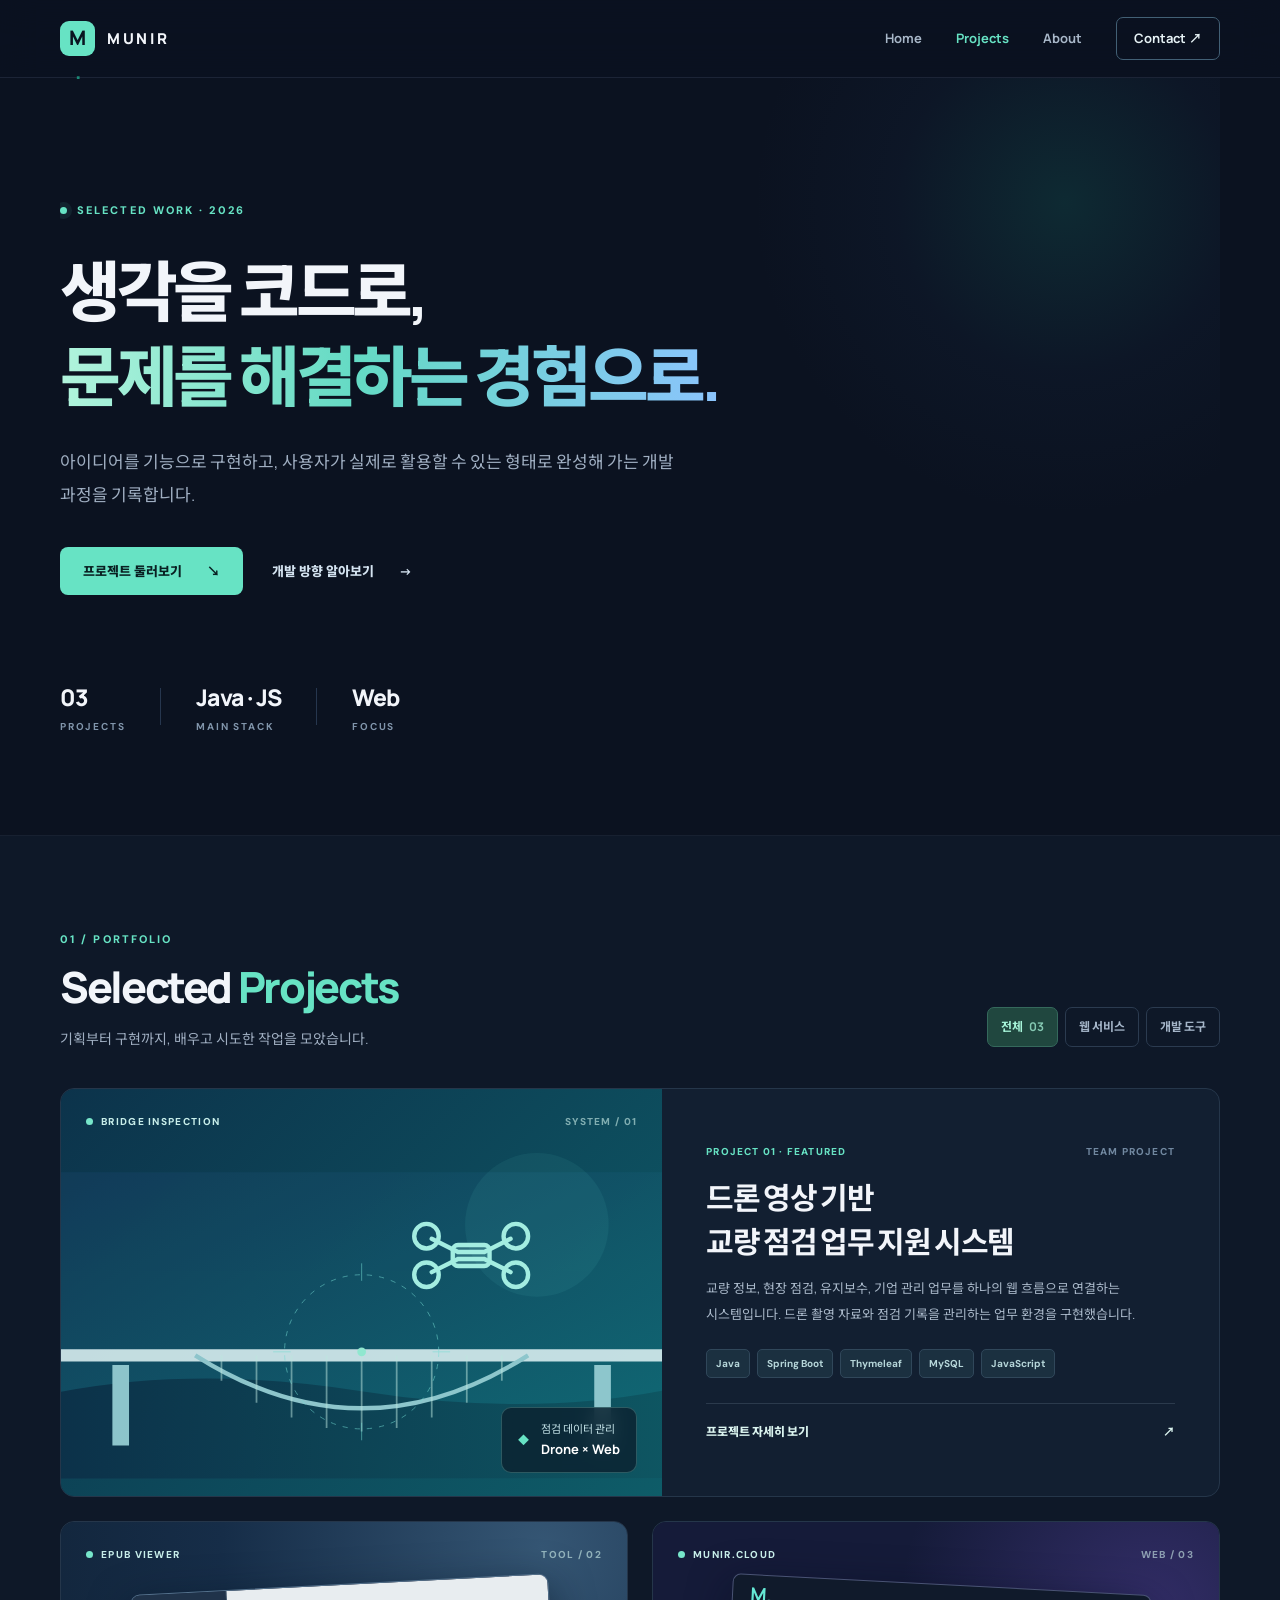
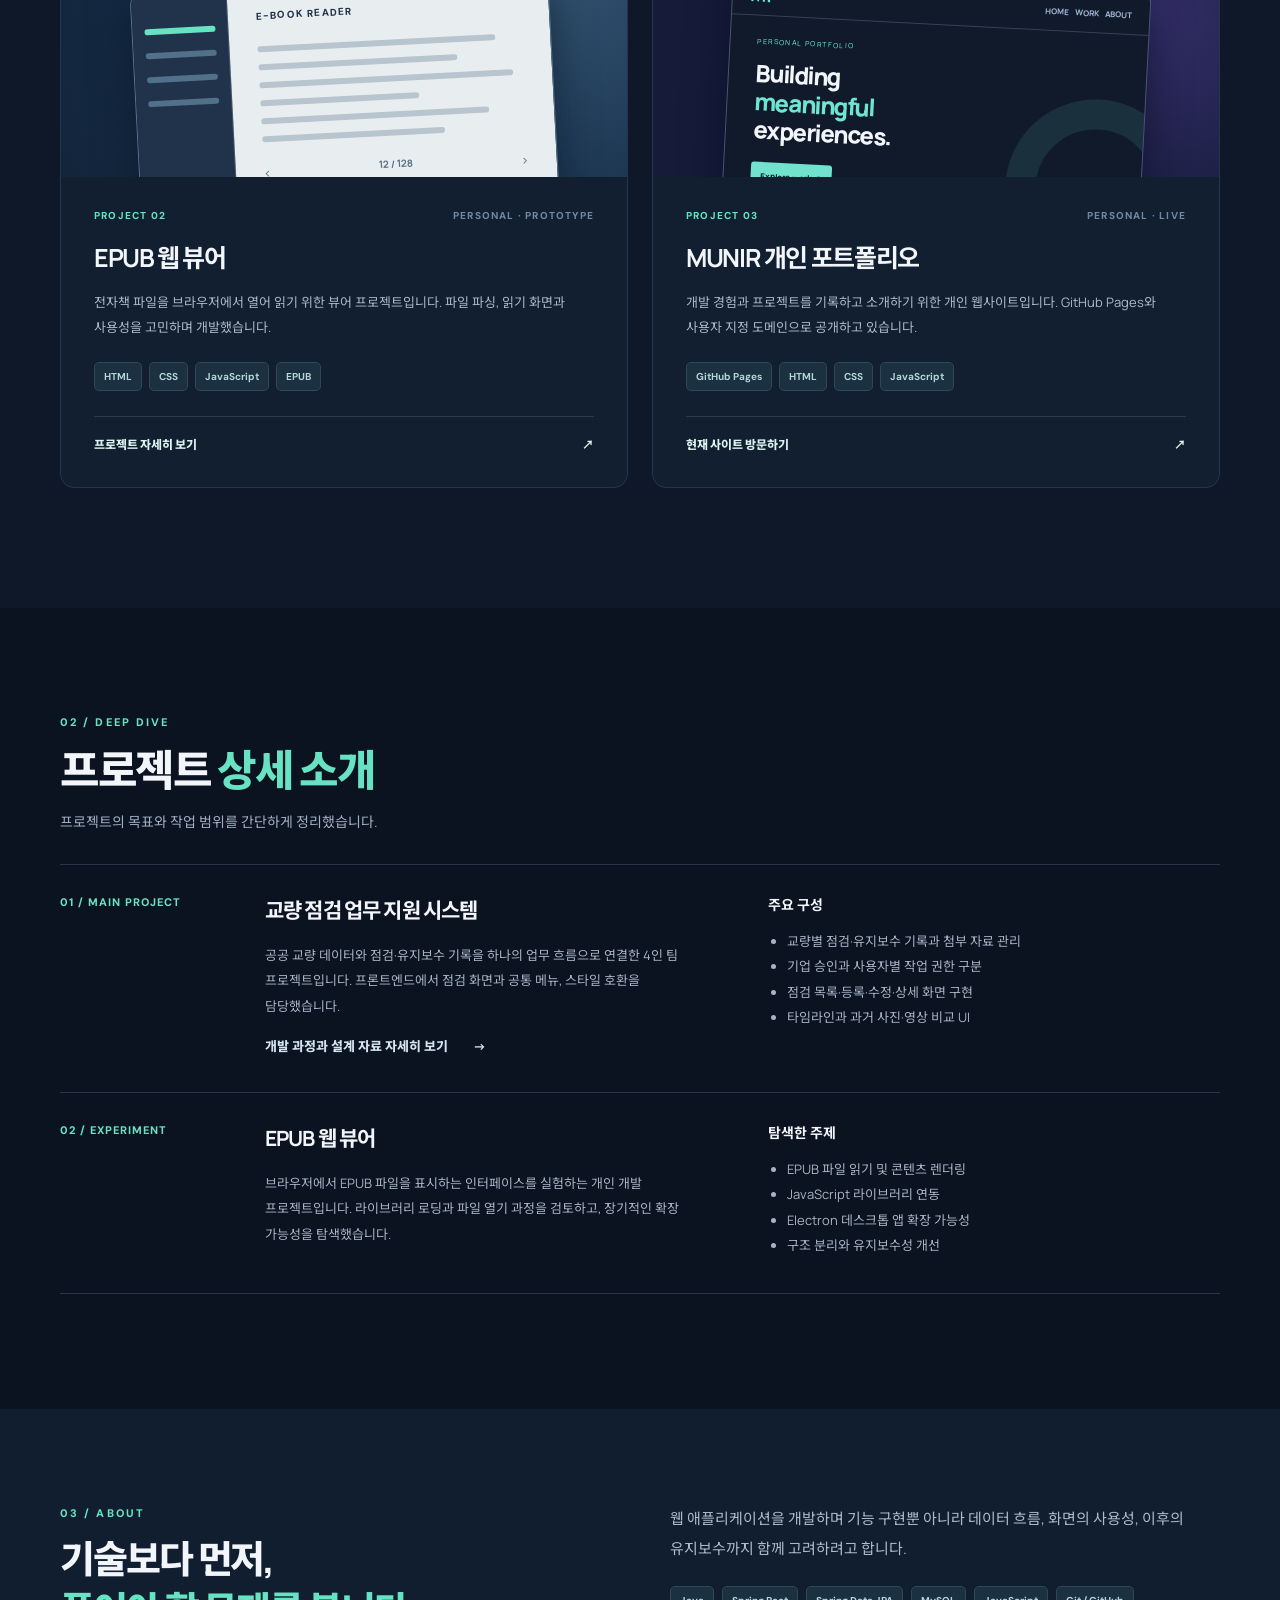
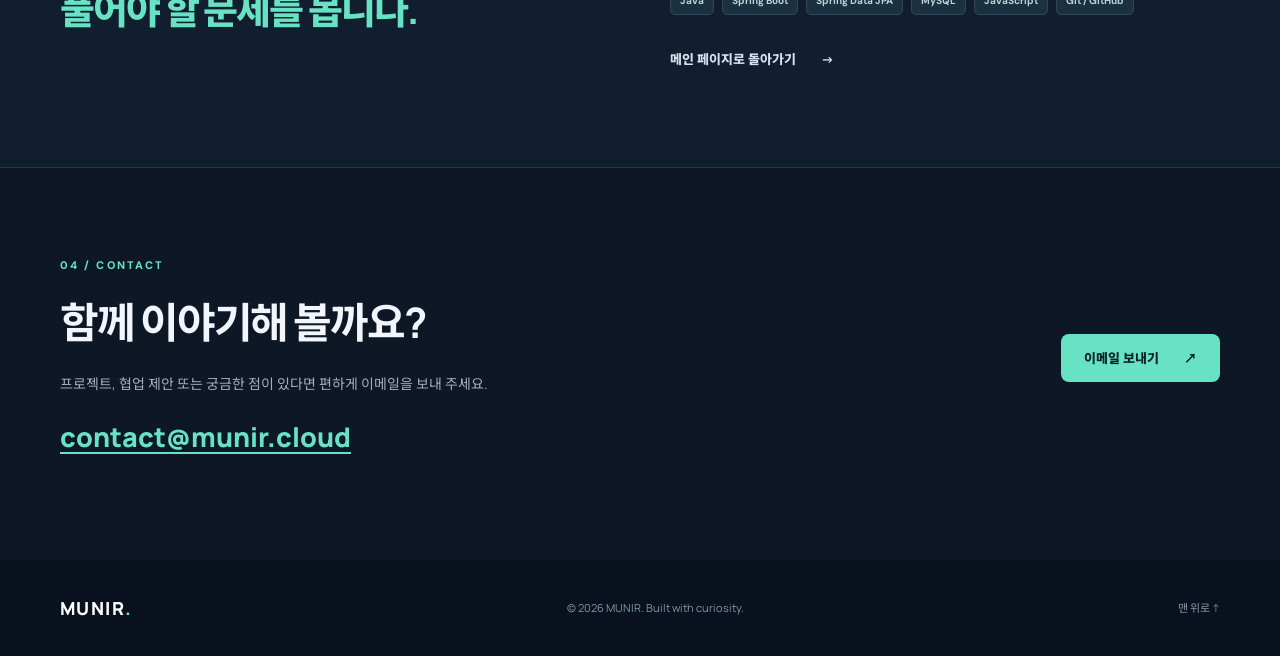
==== commit dbbaa8a8: "feat: bridge-inspection.html 상세 페이지 개설" ====
--- a/projects.html
+++ b/projects.html
@@ -45,7 +45,7 @@
               <svg class="bridge-art" viewBox="0 0 700 350" role="img" aria-label="교량과 드론을 형상화한 그래픽" xmlns="http://www.w3.org/2000/svg"><defs><linearGradient id="sky" x1="0" y1="0" x2="1" y2="1"><stop stop-color="#123c59"/><stop offset="1" stop-color="#116e78"/></linearGradient><linearGradient id="water" x1="0" y1="0" x2="1" y2="0"><stop stop-color="#0c3048"/><stop offset="1" stop-color="#0e5662"/></linearGradient></defs><rect width="700" height="350" fill="url(#sky)"/><circle cx="550" cy="60" r="82" fill="#6be5d0" opacity=".08"/><path d="M0 252 Q160 220 350 250 T700 248 V350 H0Z" fill="url(#water)"/><path d="M-20 209 L720 209" stroke="#d7eef0" stroke-width="14"/><path d="M75 220 L75 312 M625 220 L625 312" stroke="#9bd3d8" stroke-width="19"/><path d="M160 209 Q350 330 540 209" fill="none" stroke="#9bd3d8" stroke-width="5"/><g stroke="#d0f8ed" stroke-width="2" opacity=".5"><path d="M190 209 L190 238 M230 209 L230 263 M270 209 L270 280 M310 209 L310 292 M350 209 L350 296 M390 209 L390 292 M430 209 L430 280 M470 209 L470 263 M510 209 L510 238"/></g><g transform="translate(475 95)" fill="none" stroke="#b4fff0" stroke-width="5" stroke-linecap="round"><path d="M-45 -19 L-15 -4 L15 -4 L45 -19 M-45 19 L-15 4 L15 4 L45 19"/><rect x="-21" y="-12" width="42" height="24" rx="6" fill="#b4fff0" fill-opacity=".2"/><circle cx="-51" cy="-22" r="14"/><circle cx="51" cy="-22" r="14"/><circle cx="-51" cy="22" r="14"/><circle cx="51" cy="22" r="14"/></g><g fill="none" stroke="#81ece1" opacity=".6"><circle cx="350" cy="205" r="88" stroke-dasharray="6 8"/><path d="M350 104V124 M350 286V306 M249 205H269 M431 205H451"/></g><circle cx="350" cy="205" r="5" fill="#9ff9dc"/></svg>
               <div class="visual-floating"><span class="pulse-icon">◆</span><span>점검 데이터 관리<br><b>Drone × Web</b></span></div>
             </div>
-            <div class="project-info"><div class="project-heading-row"><span class="project-index">PROJECT 01 · FEATURED</span><span class="project-year">TEAM PROJECT</span></div><h3>드론 영상 기반<br>교량 점검 업무 지원 시스템</h3><p>교량 정보, 현장 점검, 유지보수, 기업 관리 업무를 하나의 웹 흐름으로 연결하는 시스템입니다. 드론 촬영 자료와 점검 기록을 관리하는 업무 환경을 구현했습니다.</p><div class="tags"><span>Java</span><span>Spring Boot</span><span>Thymeleaf</span><span>MySQL</span><span>JavaScript</span></div><a class="card-link" href="#bridge-detail">프로젝트 자세히 보기 <span aria-hidden="true">↗</span></a></div>
+            <div class="project-info"><div class="project-heading-row"><span class="project-index">PROJECT 01 · FEATURED</span><span class="project-year">TEAM PROJECT</span></div><h3>드론 영상 기반<br>교량 점검 업무 지원 시스템</h3><p>교량 정보, 현장 점검, 유지보수, 기업 관리 업무를 하나의 웹 흐름으로 연결하는 시스템입니다. 드론 촬영 자료와 점검 기록을 관리하는 업무 환경을 구현했습니다.</p><div class="tags"><span>Java</span><span>Spring Boot</span><span>Thymeleaf</span><span>MySQL</span><span>JavaScript</span></div><a class="card-link" href="./bridge-inspection.html">프로젝트 자세히 보기 <span aria-hidden="true">↗</span></a></div>
           </article>
           <article class="project-card" data-category="tool"><div class="project-visual epub-visual"><div class="visual-topline"><span class="visual-app-dot"></span> EPUB VIEWER <span class="visual-top-right">TOOL / 02</span></div><div class="reader-mock" aria-hidden="true"><div class="reader-sidebar"><span></span><span></span><span></span><span></span></div><div class="reader-book"><div class="mock-title">E-BOOK READER</div><div class="reader-line w90"></div><div class="reader-line w75"></div><div class="reader-line w96"></div><div class="reader-line w60"></div><div class="reader-line w86"></div><div class="reader-line w69"></div><div class="reader-footer">‹ <b>12 / 128</b> ›</div></div></div></div><div class="project-info"><div class="project-heading-row"><span class="project-index">PROJECT 02</span><span class="project-year">PERSONAL · PROTOTYPE</span></div><h3>EPUB 웹 뷰어</h3><p>전자책 파일을 브라우저에서 열어 읽기 위한 뷰어 프로젝트입니다. 파일 파싱, 읽기 화면과 사용성을 고민하며 개발했습니다.</p><div class="tags"><span>HTML</span><span>CSS</span><span>JavaScript</span><span>EPUB</span></div><a class="card-link" href="#epub-detail">프로젝트 자세히 보기 <span aria-hidden="true">↗</span></a></div></article>
           <article class="project-card" data-category="web"><div class="project-visual portfolio-visual"><div class="visual-topline"><span class="visual-app-dot"></span> MUNIR.CLOUD <span class="visual-top-right">WEB / 03</span></div><div class="web-mock" aria-hidden="true"><div class="web-top"><b>M.</b><span>HOME &nbsp; WORK &nbsp; ABOUT</span></div><div class="web-main"><div class="web-small">PERSONAL PORTFOLIO</div><div class="web-head">Building<br><em>meaningful</em><br>experiences.</div><div class="web-mini-btn">Explore work ↗</div></div><div class="web-shape"></div></div></div><div class="project-info"><div class="project-heading-row"><span class="project-index">PROJECT 03</span><span class="project-year">PERSONAL · LIVE</span></div><h3>MUNIR 개인 포트폴리오</h3><p>개발 경험과 프로젝트를 기록하고 소개하기 위한 개인 웹사이트입니다. GitHub Pages와 사용자 지정 도메인으로 공개하고 있습니다.</p><div class="tags"><span>GitHub Pages</span><span>HTML</span><span>CSS</span><span>JavaScript</span></div><a class="card-link" href="https://munir.cloud/" target="_blank" rel="noopener noreferrer">현재 사이트 방문하기 <span aria-hidden="true">↗</span></a></div></article>
@@ -54,7 +54,7 @@
       </div>
     </section>
     <section class="details-section" id="details"><div class="shell"><div class="section-kicker">02 / DEEP DIVE</div><h2>프로젝트 <span>상세 소개</span></h2><p class="detail-intro">프로젝트의 목표와 작업 범위를 간단하게 정리했습니다.</p>
-      <article class="detail-panel" id="bridge-detail"><div class="detail-number">01 / MAIN PROJECT</div><div class="detail-content"><div><h3>교량 점검 업무 지원 시스템</h3><p>드론 촬영 자료와 점검 정보를 체계적으로 다루기 위한 웹 기반 업무 시스템입니다. 교량 관리, 점검 관리, 유지보수 관리, 기업 관리·검수 등 주요 기능의 흐름을 연결하는 데 초점을 맞췄습니다.</p></div><div><h4>주요 구성</h4><ul><li>교량 기본 정보와 점검 대상 관리</li><li>현장 점검 기록 및 첨부 자료 관리</li><li>유지보수와 기업·검수 업무 연계</li><li>Spring Boot 기반 API와 웹 프론트엔드 구성</li></ul></div></div></article>
+      <article class="detail-panel" id="bridge-detail"><div class="detail-number">01 / MAIN PROJECT</div><div class="detail-content"><div><h3>교량 점검 업무 지원 시스템</h3><p>공공 교량 데이터와 점검·유지보수 기록을 하나의 업무 흐름으로 연결한 4인 팀 프로젝트입니다. 프론트엔드에서 점검 화면과 공통 메뉴, 스타일 호환을 담당했습니다.</p><a class="text-btn" href="./bridge-inspection.html">개발 과정과 설계 자료 자세히 보기 <span aria-hidden="true">→</span></a></div><div><h4>주요 구성</h4><ul><li>교량별 점검·유지보수 기록과 첨부 자료 관리</li><li>기업 승인과 사용자별 작업 권한 구분</li><li>점검 목록·등록·수정·상세 화면 구현</li><li>타임라인과 과거 사진·영상 비교 UI</li></ul></div></div></article>
       <article class="detail-panel" id="epub-detail"><div class="detail-number">02 / EXPERIMENT</div><div class="detail-content"><div><h3>EPUB 웹 뷰어</h3><p>브라우저에서 EPUB 파일을 표시하는 인터페이스를 실험하는 개인 개발 프로젝트입니다. 라이브러리 로딩과 파일 열기 과정을 검토하고, 장기적인 확장 가능성을 탐색했습니다.</p></div><div><h4>탐색한 주제</h4><ul><li>EPUB 파일 읽기 및 콘텐츠 렌더링</li><li>JavaScript 라이브러리 연동</li><li>Electron 데스크톱 앱 확장 가능성</li><li>구조 분리와 유지보수성 개선</li></ul></div></div></article>
     </div></section>
     <section class="about-section" id="about"><div class="shell about-grid"><div><div class="section-kicker">03 / ABOUT</div><h2>기술보다 먼저,<br><span>풀어야 할 문제를 봅니다.</span></h2></div><div><p>웹 애플리케이션을 개발하며 기능 구현뿐 아니라 데이터 흐름, 화면의 사용성, 이후의 유지보수까지 함께 고려하려고 합니다.</p><div class="about-stack"><span>Java</span><span>Spring Boot</span><span>Spring Data JPA</span><span>MySQL</span><span>JavaScript</span><span>Git / GitHub</span></div><a href="./index.html" class="text-btn">메인 페이지로 돌아가기 <span aria-hidden="true">→</span></a></div></div></section>
--- a/css/projects.css
+++ b/css/projects.css
@@ -1,11 +1,1097 @@
 @import url('https://fonts.googleapis.com/css2?family=DM+Sans:wght@400;500;600;700&family=Manrope:wght@400;500;600;700;800&family=Noto+Sans+KR:wght@400;500;600;700;800&display=swap');
-:root{--bg:#0b1220;--bg2:#0e1728;--card:#121e30;--border:#233248;--txt:#f2f5fa;--muted:#a0afc2;--mint:#67e3c4;--teal:#21bca4;--font:'Manrope','Noto Sans KR',sans-serif}*{box-sizing:border-box}html{scroll-behavior:smooth;scroll-padding-top:95px}body{margin:0;background:var(--bg);color:var(--txt);font-family:var(--font);line-height:1.7;word-break:keep-all}a{color:inherit;text-decoration:none}button{font:inherit}.shell{width:min(1160px,calc(100% - 52px));margin-inline:auto}.skip-link{position:absolute;top:-60px;left:20px;z-index:100;background:white;color:black;padding:10px}.skip-link:focus{top:10px}.site-header{height:78px;position:sticky;top:0;z-index:30;background:rgba(11,18,32,.88);border-bottom:1px solid rgba(152,179,211,.12);backdrop-filter:blur(18px)}.nav-wrap{height:100%;display:flex;align-items:center;justify-content:space-between}.brand{display:flex;align-items:center;gap:12px}.brand-mark{display:grid;place-items:center;width:35px;height:35px;border-radius:9px;background:var(--mint);color:#091421;font-weight:900;font-size:20px}.mark-dot{color:#1c8876}.brand-name{font-size:15px;font-weight:800;letter-spacing:.18em}.navigation{display:flex;align-items:center;gap:34px;font-size:13px;font-weight:700}.navigation>a{color:#a8b7c8;transition:color .2s}.navigation>a:hover,.navigation>a.current{color:var(--mint)}.navigation .nav-contact{border:1px solid #426075;border-radius:7px;padding:9px 17px;color:#e6f2f5}.menu-toggle{display:none;border:0;background:transparent;cursor:pointer;padding:12px}.menu-toggle span{display:block;width:22px;height:2px;background:var(--txt);margin:5px}.mobile-menu{display:none}.hero{position:relative;isolation:isolate;padding-top:123px;padding-bottom:100px;overflow:hidden}.hero-glow{position:absolute;z-index:-1;right:-160px;top:-190px;width:630px;height:630px;background:radial-gradient(circle,rgba(33,188,164,.14),rgba(39,79,126,.07) 38%,transparent 70%);pointer-events:none}.eyebrow,.section-kicker{font-family:'DM Sans',sans-serif;font-weight:800;letter-spacing:.19em;font-size:11px;color:var(--mint)}.eyebrow{display:flex;align-items:center;gap:10px}.status-dot{width:7px;height:7px;border-radius:100%;background:var(--mint);box-shadow:0 0 0 5px rgba(103,227,196,.08)}h1,h2,h3,h4,p{margin-top:0}.hero h1{font-size:clamp(34px,5.5vw,66px);letter-spacing:-.065em;line-height:1.3;margin:29px 0 25px;font-weight:800}.gradient-text{background:linear-gradient(90deg,#b1f4dc 0%,#64dac4 45%,#8bc4fc 100%);-webkit-background-clip:text;background-clip:text;color:transparent}.hero-desc{max-width:630px;font-size:17px;line-height:1.95;color:var(--muted)}.hero-actions{display:flex;gap:29px;align-items:center;margin-top:35px;flex-wrap:wrap}.primary-btn{background:var(--mint);color:#092022;padding:13px 23px;border-radius:8px;font-size:13px;font-weight:800;display:inline-flex;gap:25px;align-items:center;transition:transform .2s,background .2s}.primary-btn:hover{transform:translateY(-2px);background:#a0f2dd}.text-btn{display:inline-flex;gap:25px;align-items:center;font-size:13px;font-weight:800;color:#d4e3f0}.text-btn:hover{color:var(--mint)}.hero-meta{display:flex;align-items:center;gap:35px;margin-top:83px}.hero-meta>div:not(.meta-sep){display:flex;flex-direction:column}.meta-num{font-size:23px;font-weight:800;letter-spacing:-.04em}.meta-caption{font-family:'DM Sans',sans-serif;font-size:10px;color:#8195ab;letter-spacing:.18em;font-weight:700;margin-top:1px}.meta-sep{width:1px;height:37px;background:#26364e}.projects-section{background:#0e1828;padding:94px 0 120px;border-top:1px solid rgba(255,255,255,.035)}.section-top{display:flex;justify-content:space-between;align-items:end;gap:20px;margin-bottom:37px}.section-top h2,.details-section h2,.about-section h2{font-size:clamp(31px,3.4vw,43px);line-height:1.35;letter-spacing:-.055em;margin:10px 0 11px;font-weight:800}.section-top h2 span,.details-section h2 span,.about-section h2 span{color:var(--mint)}.section-top p,.detail-intro{color:var(--muted);font-size:14px;margin:0}.filter-bar{display:flex;gap:7px;padding-bottom:4px}.filter{border:1px solid #2b3b50;padding:9px 13px;border-radius:7px;background:transparent;color:#a5b6c9;cursor:pointer;font-size:12px;font-weight:700;white-space:nowrap}.filter.is-active{background:#20473f;border-color:#35695c;color:#a6f4d9}.filter span{opacity:.75;margin-left:4px}.project-grid{display:grid;grid-template-columns:repeat(2,minmax(0,1fr));gap:24px}.project-card{min-width:0;background:#121f31;border:1px solid #25364a;border-radius:14px;overflow:hidden;transition:transform .25s,border-color .25s}.project-card:hover{transform:translateY(-5px);border-color:#528378}.project-card[hidden]{display:none}.project-card.featured{grid-column:1/-1;display:grid;grid-template-columns:1.08fr 1fr}.project-card.featured[hidden]{display:none}.project-visual{position:relative;overflow:hidden;min-height:255px;isolation:isolate}.featured .project-visual{min-height:380px}.visual-topline{position:absolute;z-index:3;left:25px;right:25px;top:24px;display:flex;gap:8px;align-items:center;font-family:'DM Sans',sans-serif;font-size:10px;letter-spacing:.13em;font-weight:800;color:#c8eeea}.visual-app-dot{height:7px;width:7px;background:#77e6ca;border-radius:50%}.visual-top-right{margin-left:auto;color:rgba(216,250,243,.57)}.bridge-visual{background:linear-gradient(135deg,#0c334b,#0e5c68)}.bridge-art{position:absolute;left:-1%;bottom:-8%;width:102%;height:100%;object-fit:cover;opacity:.9}.visual-floating{position:absolute;right:25px;bottom:23px;background:rgba(11,34,49,.83);backdrop-filter:blur(10px);border:1px solid rgba(146,236,222,.25);border-radius:10px;padding:12px 16px;display:flex;align-items:center;gap:12px;color:#c1dfe4;font-size:11px;line-height:1.7}.visual-floating b{color:white;font-size:13px}.pulse-icon{color:var(--mint)}.project-info{padding:30px 33px 31px}.featured .project-info{padding:54px 44px;display:flex;flex-direction:column;justify-content:center}.project-heading-row{display:flex;justify-content:space-between;align-items:center;gap:10px;font-family:'DM Sans',sans-serif;font-size:10px;font-weight:800;letter-spacing:.12em}.project-index{color:var(--mint)}.project-year{color:#7188a0}.project-info h3{font-size:25px;line-height:1.45;letter-spacing:-.055em;margin:16px 0 13px}.featured .project-info h3{font-size:30px}.project-info p{font-size:13px;line-height:1.95;color:#aab9ca;margin:0}.tags{display:flex;flex-wrap:wrap;gap:7px;margin-top:22px}.tags span,.about-stack span{font-family:'DM Sans','Noto Sans KR',sans-serif;font-weight:700;font-size:10px;color:#b6d6d9;background:#1b3040;border:1px solid #30475a;border-radius:5px;padding:5px 9px}.card-link{border-top:1px solid #2b3a4c;margin-top:25px;padding-top:18px;display:flex;justify-content:space-between;align-items:center;color:#dbf4ef;font-size:12px;font-weight:800}.card-link:hover{color:var(--mint)}.epub-visual{background:radial-gradient(circle at 85% 10%,#355674,#162d48 60%,#12253b)}.reader-mock{position:absolute;left:13%;right:13%;top:62px;bottom:-25px;border-radius:10px 10px 0 0;background:#1a2a42;border:1px solid #54718c;box-shadow:0 12px 40px #06132190;display:flex;overflow:hidden;transform:rotate(-3deg)}.reader-sidebar{width:23%;background:#20334a;border-right:1px solid #435970;padding:34px 12px}.reader-sidebar span{display:block;height:6px;background:#51708a;border-radius:5px;margin:0 0 18px}.reader-sidebar span:first-child{background:#67e3c4}.reader-book{flex:1;background:#e8edf0;color:#203448;padding:18px 28px}.mock-title{font-family:'DM Sans';font-size:10px;font-weight:800;letter-spacing:.12em;margin-bottom:22px}.reader-line{height:6px;background:#b8c5ce;margin:12px 0;border-radius:6px}.reader-line.w90{width:90%}.reader-line.w75{width:75%}.reader-line.w96{width:96%}.reader-line.w60{width:60%}.reader-line.w86{width:86%}.reader-line.w69{width:69%}.reader-footer{display:flex;justify-content:space-between;font-size:13px;color:#5a7384;margin-top:20px}.reader-footer b{font-size:10px}.portfolio-visual{background:radial-gradient(circle at 88% 36%,#55439d77,transparent 48%),#151b39}.web-mock{position:absolute;top:62px;left:13%;right:13%;bottom:-30px;background:#101a2b;border:1px solid #495374;border-radius:8px 8px 0 0;transform:rotate(3deg);box-shadow:0 12px 40px #070d2190;overflow:hidden}.web-top{height:40px;border-bottom:1px solid #384055;padding:10px 17px;display:flex;align-items:center;justify-content:space-between;color:#9baece;font-size:8px;font-weight:800}.web-top b{font-size:19px;color:#65e9d5}.web-main{padding:20px 27px}.web-small{font-size:7px;letter-spacing:.2em;color:#74edd6}.web-head{font-size:24px;font-weight:800;line-height:1.2;margin:11px 0 15px;letter-spacing:-.06em}.web-head em{font-style:normal;color:#6fe4d0}.web-mini-btn{display:inline-block;font-size:8px;padding:7px 10px;background:#70e2cd;color:#06211e;border-radius:3px;font-weight:800}.web-shape{position:absolute;right:-45px;bottom:-65px;width:180px;height:180px;border-radius:50%;border:30px solid #6ce1cc1c}.empty-state{text-align:center;padding:40px;color:var(--muted)}.details-section{background:#0b1220;padding:105px 0 115px}.detail-intro{margin-bottom:30px}.detail-panel{scroll-margin-top:120px;border-top:1px solid #283648;padding:28px 0 33px;display:grid;grid-template-columns:170px 1fr;gap:35px}.detail-panel:last-child{border-bottom:1px solid #283648}.detail-number{font-family:'DM Sans';font-size:11px;letter-spacing:.09em;color:var(--mint);font-weight:800}.detail-content{display:grid;grid-template-columns:1fr 1fr;gap:50px}.detail-content h3{font-size:21px;letter-spacing:-.04em;margin-bottom:14px}.detail-content h4{font-size:14px;margin-bottom:12px}.detail-content p,.detail-content li{color:#a6b4c5;font-size:13px;line-height:1.95}.detail-content ul{padding-left:19px;margin:0}.about-section{background:#111e30;padding:95px 0}.about-grid{display:grid;grid-template-columns:1fr 1fr;gap:60px}.about-section h2{font-size:clamp(26px,3.1vw,38px)}.about-grid>div:last-child>p{color:#acbacc;font-size:15px;line-height:2}.about-stack{display:flex;flex-wrap:wrap;gap:8px;margin:22px 0 30px}.footer{padding:33px 0;background:#09111e}.footer-inner{display:flex;justify-content:space-between;align-items:center;gap:20px;color:#8296ab;font-size:11px}.footer-brand{font-size:18px;letter-spacing:.08em;font-weight:900;color:white}.footer-brand span{color:var(--mint)}.footer-inner>a:last-child:hover{color:var(--mint)}:focus-visible{outline:3px solid #7deacc;outline-offset:4px}@media(max-width:900px){.featured .project-info{padding:31px}.featured .project-info h3{font-size:25px}.detail-panel{grid-template-columns:125px 1fr;gap:20px}.detail-content{gap:25px}}@media(max-width:680px){.shell{width:min(100% - 34px,1160px)}.site-header{height:68px}.navigation{display:none}.menu-toggle{display:block}.mobile-menu{display:flex;flex-direction:column;gap:0;background:#0c1727;border-bottom:1px solid #26384b;padding:12px 18px 22px}.mobile-menu[hidden]{display:none}.mobile-menu a{padding:11px;color:#d2e1eb;font-size:14px}.hero{padding-top:75px;padding-bottom:67px}.hero h1{letter-spacing:-.06em;font-size:clamp(31px,8.2vw,46px)}.hero-desc{font-size:14px}.hero-meta{gap:17px;margin-top:60px}.meta-num{font-size:17px}.meta-caption{font-size:8px}.projects-section{padding:72px 0 75px}.section-top{align-items:start;flex-direction:column;gap:26px}.filter-bar{width:100%;overflow-x:auto}.project-grid{grid-template-columns:1fr;gap:20px}.project-card.featured{grid-column:auto;display:block}.project-visual,.featured .project-visual{min-height:230px;height:230px}.project-info,.featured .project-info{padding:25px}.featured .project-info h3{font-size:24px}.project-info h3{font-size:23px}.visual-topline{left:17px;right:17px;top:17px}.visual-floating{bottom:13px;right:12px;padding:7px 10px;font-size:9px}.visual-floating b{font-size:11px}.details-section{padding:72px 0}.detail-panel{grid-template-columns:1fr;gap:12px}.detail-content{grid-template-columns:1fr;gap:12px}.about-section{padding:72px 0}.about-grid{grid-template-columns:1fr;gap:24px}.footer-inner{flex-wrap:wrap}.footer-inner span{order:3;width:100%}}@media(prefers-reduced-motion:reduce){html{scroll-behavior:auto}*{transition:none!important}}
+
+:root {
+    --bg: #0b1220;
+    --bg2: #0e1728;
+    --card: #121e30;
+    --border: #233248;
+    --txt: #f2f5fa;
+    --muted: #a0afc2;
+    --mint: #67e3c4;
+    --teal: #21bca4;
+    --font: 'Manrope', 'Noto Sans KR', sans-serif
+}
+
+* {
+    box-sizing: border-box
+}
+
+html {
+    scroll-behavior: smooth;
+    scroll-padding-top: 95px
+}
+
+body {
+    margin: 0;
+    background: var(--bg);
+    color: var(--txt);
+    font-family: var(--font);
+    line-height: 1.7;
+    word-break: keep-all
+}
+
+a {
+    color: inherit;
+    text-decoration: none
+}
+
+button {
+    font: inherit
+}
+
+.shell {
+    width: min(1160px, calc(100% - 52px));
+    margin-inline: auto
+}
+
+.skip-link {
+    position: absolute;
+    top: -60px;
+    left: 20px;
+    z-index: 100;
+    background: white;
+    color: black;
+    padding: 10px
+}
+
+.skip-link:focus {
+    top: 10px
+}
+
+.site-header {
+    height: 78px;
+    position: sticky;
+    top: 0;
+    z-index: 30;
+    background: rgba(11, 18, 32, .88);
+    border-bottom: 1px solid rgba(152, 179, 211, .12);
+    backdrop-filter: blur(18px)
+}
+
+.nav-wrap {
+    height: 100%;
+    display: flex;
+    align-items: center;
+    justify-content: space-between
+}
+
+.brand {
+    display: flex;
+    align-items: center;
+    gap: 12px
+}
+
+.brand-mark {
+    display: grid;
+    place-items: center;
+    width: 35px;
+    height: 35px;
+    border-radius: 9px;
+    background: var(--mint);
+    color: #091421;
+    font-weight: 900;
+    font-size: 20px
+}
+
+.mark-dot {
+    color: #1c8876
+}
+
+.brand-name {
+    font-size: 15px;
+    font-weight: 800;
+    letter-spacing: .18em
+}
+
+.navigation {
+    display: flex;
+    align-items: center;
+    gap: 34px;
+    font-size: 13px;
+    font-weight: 700
+}
+
+.navigation>a {
+    color: #a8b7c8;
+    transition: color .2s
+}
+
+.navigation>a:hover,
+.navigation>a.current {
+    color: var(--mint)
+}
+
+.navigation .nav-contact {
+    border: 1px solid #426075;
+    border-radius: 7px;
+    padding: 9px 17px;
+    color: #e6f2f5
+}
+
+.menu-toggle {
+    display: none;
+    border: 0;
+    background: transparent;
+    cursor: pointer;
+    padding: 12px
+}
+
+.menu-toggle span {
+    display: block;
+    width: 22px;
+    height: 2px;
+    background: var(--txt);
+    margin: 5px
+}
+
+.mobile-menu {
+    display: none
+}
+
+.hero {
+    position: relative;
+    isolation: isolate;
+    padding-top: 123px;
+    padding-bottom: 100px;
+    overflow: hidden
+}
+
+.hero-glow {
+    position: absolute;
+    z-index: -1;
+    right: -160px;
+    top: -190px;
+    width: 630px;
+    height: 630px;
+    background: radial-gradient(circle, rgba(33, 188, 164, .14), rgba(39, 79, 126, .07) 38%, transparent 70%);
+    pointer-events: none
+}
+
+.eyebrow,
+.section-kicker {
+    font-family: 'DM Sans', sans-serif;
+    font-weight: 800;
+    letter-spacing: .19em;
+    font-size: 11px;
+    color: var(--mint)
+}
+
+.eyebrow {
+    display: flex;
+    align-items: center;
+    gap: 10px
+}
+
+.status-dot {
+    width: 7px;
+    height: 7px;
+    border-radius: 100%;
+    background: var(--mint);
+    box-shadow: 0 0 0 5px rgba(103, 227, 196, .08)
+}
+
+h1,
+h2,
+h3,
+h4,
+p {
+    margin-top: 0
+}
+
+.hero h1 {
+    font-size: clamp(34px, 5.5vw, 66px);
+    letter-spacing: -.065em;
+    line-height: 1.3;
+    margin: 29px 0 25px;
+    font-weight: 800
+}
+
+.gradient-text {
+    background: linear-gradient(90deg, #b1f4dc 0%, #64dac4 45%, #8bc4fc 100%);
+    -webkit-background-clip: text;
+    background-clip: text;
+    color: transparent
+}
+
+.hero-desc {
+    max-width: 630px;
+    font-size: 17px;
+    line-height: 1.95;
+    color: var(--muted)
+}
+
+.hero-actions {
+    display: flex;
+    gap: 29px;
+    align-items: center;
+    margin-top: 35px;
+    flex-wrap: wrap
+}
+
+.primary-btn {
+    background: var(--mint);
+    color: #092022;
+    padding: 13px 23px;
+    border-radius: 8px;
+    font-size: 13px;
+    font-weight: 800;
+    display: inline-flex;
+    gap: 25px;
+    align-items: center;
+    transition: transform .2s, background .2s
+}
+
+.primary-btn:hover {
+    transform: translateY(-2px);
+    background: #a0f2dd
+}
+
+.text-btn {
+    display: inline-flex;
+    gap: 25px;
+    align-items: center;
+    font-size: 13px;
+    font-weight: 800;
+    color: #d4e3f0
+}
+
+.text-btn:hover {
+    color: var(--mint)
+}
+
+.hero-meta {
+    display: flex;
+    align-items: center;
+    gap: 35px;
+    margin-top: 83px
+}
+
+.hero-meta>div:not(.meta-sep) {
+    display: flex;
+    flex-direction: column
+}
+
+.meta-num {
+    font-size: 23px;
+    font-weight: 800;
+    letter-spacing: -.04em
+}
+
+.meta-caption {
+    font-family: 'DM Sans', sans-serif;
+    font-size: 10px;
+    color: #8195ab;
+    letter-spacing: .18em;
+    font-weight: 700;
+    margin-top: 1px
+}
+
+.meta-sep {
+    width: 1px;
+    height: 37px;
+    background: #26364e
+}
+
+.projects-section {
+    background: #0e1828;
+    padding: 94px 0 120px;
+    border-top: 1px solid rgba(255, 255, 255, .035)
+}
+
+.section-top {
+    display: flex;
+    justify-content: space-between;
+    align-items: end;
+    gap: 20px;
+    margin-bottom: 37px
+}
+
+.section-top h2,
+.details-section h2,
+.about-section h2 {
+    font-size: clamp(31px, 3.4vw, 43px);
+    line-height: 1.35;
+    letter-spacing: -.055em;
+    margin: 10px 0 11px;
+    font-weight: 800
+}
+
+.section-top h2 span,
+.details-section h2 span,
+.about-section h2 span {
+    color: var(--mint)
+}
+
+.section-top p,
+.detail-intro {
+    color: var(--muted);
+    font-size: 14px;
+    margin: 0
+}
+
+.filter-bar {
+    display: flex;
+    gap: 7px;
+    padding-bottom: 4px
+}
+
+.filter {
+    border: 1px solid #2b3b50;
+    padding: 9px 13px;
+    border-radius: 7px;
+    background: transparent;
+    color: #a5b6c9;
+    cursor: pointer;
+    font-size: 12px;
+    font-weight: 700;
+    white-space: nowrap
+}
+
+.filter.is-active {
+    background: #20473f;
+    border-color: #35695c;
+    color: #a6f4d9
+}
+
+.filter span {
+    opacity: .75;
+    margin-left: 4px
+}
+
+.project-grid {
+    display: grid;
+    grid-template-columns: repeat(2, minmax(0, 1fr));
+    gap: 24px
+}
+
+.project-card {
+    min-width: 0;
+    background: #121f31;
+    border: 1px solid #25364a;
+    border-radius: 14px;
+    overflow: hidden;
+    transition: transform .25s, border-color .25s
+}
+
+.project-card:hover {
+    transform: translateY(-5px);
+    border-color: #528378
+}
+
+.project-card[hidden] {
+    display: none
+}
+
+.project-card.featured {
+    grid-column: 1/-1;
+    display: grid;
+    grid-template-columns: 1.08fr 1fr
+}
+
+.project-card.featured[hidden] {
+    display: none
+}
+
+.project-visual {
+    position: relative;
+    overflow: hidden;
+    min-height: 255px;
+    isolation: isolate
+}
+
+.featured .project-visual {
+    min-height: 380px
+}
+
+.visual-topline {
+    position: absolute;
+    z-index: 3;
+    left: 25px;
+    right: 25px;
+    top: 24px;
+    display: flex;
+    gap: 8px;
+    align-items: center;
+    font-family: 'DM Sans', sans-serif;
+    font-size: 10px;
+    letter-spacing: .13em;
+    font-weight: 800;
+    color: #c8eeea
+}
+
+.visual-app-dot {
+    height: 7px;
+    width: 7px;
+    background: #77e6ca;
+    border-radius: 50%
+}
+
+.visual-top-right {
+    margin-left: auto;
+    color: rgba(216, 250, 243, .57)
+}
+
+.bridge-visual {
+    background: linear-gradient(135deg, #0c334b, #0e5c68)
+}
+
+.bridge-art {
+    position: absolute;
+    left: -1%;
+    bottom: -8%;
+    width: 102%;
+    height: 100%;
+    object-fit: cover;
+    opacity: .9
+}
+
+.visual-floating {
+    position: absolute;
+    right: 25px;
+    bottom: 23px;
+    background: rgba(11, 34, 49, .83);
+    backdrop-filter: blur(10px);
+    border: 1px solid rgba(146, 236, 222, .25);
+    border-radius: 10px;
+    padding: 12px 16px;
+    display: flex;
+    align-items: center;
+    gap: 12px;
+    color: #c1dfe4;
+    font-size: 11px;
+    line-height: 1.7
+}
+
+.visual-floating b {
+    color: white;
+    font-size: 13px
+}
+
+.pulse-icon {
+    color: var(--mint)
+}
+
+.project-info {
+    padding: 30px 33px 31px
+}
+
+.featured .project-info {
+    padding: 54px 44px;
+    display: flex;
+    flex-direction: column;
+    justify-content: center
+}
+
+.project-heading-row {
+    display: flex;
+    justify-content: space-between;
+    align-items: center;
+    gap: 10px;
+    font-family: 'DM Sans', sans-serif;
+    font-size: 10px;
+    font-weight: 800;
+    letter-spacing: .12em
+}
+
+.project-index {
+    color: var(--mint)
+}
+
+.project-year {
+    color: #7188a0
+}
+
+.project-info h3 {
+    font-size: 25px;
+    line-height: 1.45;
+    letter-spacing: -.055em;
+    margin: 16px 0 13px
+}
+
+.featured .project-info h3 {
+    font-size: 30px
+}
+
+.project-info p {
+    font-size: 13px;
+    line-height: 1.95;
+    color: #aab9ca;
+    margin: 0
+}
+
+.tags {
+    display: flex;
+    flex-wrap: wrap;
+    gap: 7px;
+    margin-top: 22px
+}
+
+.tags span,
+.about-stack span {
+    font-family: 'DM Sans', 'Noto Sans KR', sans-serif;
+    font-weight: 700;
+    font-size: 10px;
+    color: #b6d6d9;
+    background: #1b3040;
+    border: 1px solid #30475a;
+    border-radius: 5px;
+    padding: 5px 9px
+}
+
+.card-link {
+    border-top: 1px solid #2b3a4c;
+    margin-top: 25px;
+    padding-top: 18px;
+    display: flex;
+    justify-content: space-between;
+    align-items: center;
+    color: #dbf4ef;
+    font-size: 12px;
+    font-weight: 800
+}
+
+.card-link:hover {
+    color: var(--mint)
+}
+
+.epub-visual {
+    background: radial-gradient(circle at 85% 10%, #355674, #162d48 60%, #12253b)
+}
+
+.reader-mock {
+    position: absolute;
+    left: 13%;
+    right: 13%;
+    top: 62px;
+    bottom: -25px;
+    border-radius: 10px 10px 0 0;
+    background: #1a2a42;
+    border: 1px solid #54718c;
+    box-shadow: 0 12px 40px #06132190;
+    display: flex;
+    overflow: hidden;
+    transform: rotate(-3deg)
+}
+
+.reader-sidebar {
+    width: 23%;
+    background: #20334a;
+    border-right: 1px solid #435970;
+    padding: 34px 12px
+}
+
+.reader-sidebar span {
+    display: block;
+    height: 6px;
+    background: #51708a;
+    border-radius: 5px;
+    margin: 0 0 18px
+}
+
+.reader-sidebar span:first-child {
+    background: #67e3c4
+}
+
+.reader-book {
+    flex: 1;
+    background: #e8edf0;
+    color: #203448;
+    padding: 18px 28px
+}
+
+.mock-title {
+    font-family: 'DM Sans';
+    font-size: 10px;
+    font-weight: 800;
+    letter-spacing: .12em;
+    margin-bottom: 22px
+}
+
+.reader-line {
+    height: 6px;
+    background: #b8c5ce;
+    margin: 12px 0;
+    border-radius: 6px
+}
+
+.reader-line.w90 {
+    width: 90%
+}
+
+.reader-line.w75 {
+    width: 75%
+}
+
+.reader-line.w96 {
+    width: 96%
+}
+
+.reader-line.w60 {
+    width: 60%
+}
+
+.reader-line.w86 {
+    width: 86%
+}
+
+.reader-line.w69 {
+    width: 69%
+}
+
+.reader-footer {
+    display: flex;
+    justify-content: space-between;
+    font-size: 13px;
+    color: #5a7384;
+    margin-top: 20px
+}
+
+.reader-footer b {
+    font-size: 10px
+}
+
+.portfolio-visual {
+    background: radial-gradient(circle at 88% 36%, #55439d77, transparent 48%), #151b39
+}
+
+.web-mock {
+    position: absolute;
+    top: 62px;
+    left: 13%;
+    right: 13%;
+    bottom: -30px;
+    background: #101a2b;
+    border: 1px solid #495374;
+    border-radius: 8px 8px 0 0;
+    transform: rotate(3deg);
+    box-shadow: 0 12px 40px #070d2190;
+    overflow: hidden
+}
+
+.web-top {
+    height: 40px;
+    border-bottom: 1px solid #384055;
+    padding: 10px 17px;
+    display: flex;
+    align-items: center;
+    justify-content: space-between;
+    color: #9baece;
+    font-size: 8px;
+    font-weight: 800
+}
+
+.web-top b {
+    font-size: 19px;
+    color: #65e9d5
+}
+
+.web-main {
+    padding: 20px 27px
+}
+
+.web-small {
+    font-size: 7px;
+    letter-spacing: .2em;
+    color: #74edd6
+}
+
+.web-head {
+    font-size: 24px;
+    font-weight: 800;
+    line-height: 1.2;
+    margin: 11px 0 15px;
+    letter-spacing: -.06em
+}
+
+.web-head em {
+    font-style: normal;
+    color: #6fe4d0
+}
+
+.web-mini-btn {
+    display: inline-block;
+    font-size: 8px;
+    padding: 7px 10px;
+    background: #70e2cd;
+    color: #06211e;
+    border-radius: 3px;
+    font-weight: 800
+}
+
+.web-shape {
+    position: absolute;
+    right: -45px;
+    bottom: -65px;
+    width: 180px;
+    height: 180px;
+    border-radius: 50%;
+    border: 30px solid #6ce1cc1c
+}
+
+.empty-state {
+    text-align: center;
+    padding: 40px;
+    color: var(--muted)
+}
+
+.details-section {
+    background: #0b1220;
+    padding: 105px 0 115px
+}
+
+.detail-intro {
+    margin-bottom: 30px
+}
+
+.detail-panel {
+    scroll-margin-top: 120px;
+    border-top: 1px solid #283648;
+    padding: 28px 0 33px;
+    display: grid;
+    grid-template-columns: 170px 1fr;
+    gap: 35px
+}
+
+.detail-panel:last-child {
+    border-bottom: 1px solid #283648
+}
+
+.detail-number {
+    font-family: 'DM Sans';
+    font-size: 11px;
+    letter-spacing: .09em;
+    color: var(--mint);
+    font-weight: 800
+}
+
+.detail-content {
+    display: grid;
+    grid-template-columns: 1fr 1fr;
+    gap: 50px
+}
+
+.detail-content h3 {
+    font-size: 21px;
+    letter-spacing: -.04em;
+    margin-bottom: 14px
+}
+
+.detail-content h4 {
+    font-size: 14px;
+    margin-bottom: 12px
+}
+
+.detail-content p,
+.detail-content li {
+    color: #a6b4c5;
+    font-size: 13px;
+    line-height: 1.95
+}
+
+.detail-content ul {
+    padding-left: 19px;
+    margin: 0
+}
+
+.about-section {
+    background: #111e30;
+    padding: 95px 0
+}
+
+.about-grid {
+    display: grid;
+    grid-template-columns: 1fr 1fr;
+    gap: 60px
+}
+
+.about-section h2 {
+    font-size: clamp(26px, 3.1vw, 38px)
+}
+
+.about-grid>div:last-child>p {
+    color: #acbacc;
+    font-size: 15px;
+    line-height: 2
+}
+
+.about-stack {
+    display: flex;
+    flex-wrap: wrap;
+    gap: 8px;
+    margin: 22px 0 30px
+}
+
+.footer {
+    padding: 33px 0;
+    background: #09111e
+}
+
+.footer-inner {
+    display: flex;
+    justify-content: space-between;
+    align-items: center;
+    gap: 20px;
+    color: #8296ab;
+    font-size: 11px
+}
+
+.footer-brand {
+    font-size: 18px;
+    letter-spacing: .08em;
+    font-weight: 900;
+    color: white
+}
+
+.footer-brand span {
+    color: var(--mint)
+}
+
+.footer-inner>a:last-child:hover {
+    color: var(--mint)
+}
+
+:focus-visible {
+    outline: 3px solid #7deacc;
+    outline-offset: 4px
+}
+
+@media(max-width:900px) {
+    .featured .project-info {
+        padding: 31px
+    }
+
+    .featured .project-info h3 {
+        font-size: 25px
+    }
+
+    .detail-panel {
+        grid-template-columns: 125px 1fr;
+        gap: 20px
+    }
+
+    .detail-content {
+        gap: 25px
+    }
+}
+
+@media(max-width:680px) {
+    .shell {
+        width: min(100% - 34px, 1160px)
+    }
+
+    .site-header {
+        height: 68px
+    }
+
+    .navigation {
+        display: none
+    }
+
+    .menu-toggle {
+        display: block
+    }
+
+    .mobile-menu {
+        display: flex;
+        flex-direction: column;
+        gap: 0;
+        background: #0c1727;
+        border-bottom: 1px solid #26384b;
+        padding: 12px 18px 22px
+    }
+
+    .mobile-menu[hidden] {
+        display: none
+    }
+
+    .mobile-menu a {
+        padding: 11px;
+        color: #d2e1eb;
+        font-size: 14px
+    }
+
+    .hero {
+        padding-top: 75px;
+        padding-bottom: 67px
+    }
+
+    .hero h1 {
+        letter-spacing: -.06em;
+        font-size: clamp(31px, 8.2vw, 46px)
+    }
+
+    .hero-desc {
+        font-size: 14px
+    }
+
+    .hero-meta {
+        gap: 17px;
+        margin-top: 60px
+    }
+
+    .meta-num {
+        font-size: 17px
+    }
+
+    .meta-caption {
+        font-size: 8px
+    }
+
+    .projects-section {
+        padding: 72px 0 75px
+    }
+
+    .section-top {
+        align-items: start;
+        flex-direction: column;
+        gap: 26px
+    }
+
+    .filter-bar {
+        width: 100%;
+        overflow-x: auto
+    }
+
+    .project-grid {
+        grid-template-columns: 1fr;
+        gap: 20px
+    }
+
+    .project-card.featured {
+        grid-column: auto;
+        display: block
+    }
+
+    .project-visual,
+    .featured .project-visual {
+        min-height: 230px;
+        height: 230px
+    }
+
+    .project-info,
+    .featured .project-info {
+        padding: 25px
+    }
+
+    .featured .project-info h3 {
+        font-size: 24px
+    }
+
+    .project-info h3 {
+        font-size: 23px
+    }
+
+    .visual-topline {
+        left: 17px;
+        right: 17px;
+        top: 17px
+    }
+
+    .visual-floating {
+        bottom: 13px;
+        right: 12px;
+        padding: 7px 10px;
+        font-size: 9px
+    }
+
+    .visual-floating b {
+        font-size: 11px
+    }
+
+    .details-section {
+        padding: 72px 0
+    }
+
+    .detail-panel {
+        grid-template-columns: 1fr;
+        gap: 12px
+    }
+
+    .detail-content {
+        grid-template-columns: 1fr;
+        gap: 12px
+    }
+
+    .about-section {
+        padding: 72px 0
+    }
+
+    .about-grid {
+        grid-template-columns: 1fr;
+        gap: 24px
+    }
+
+    .footer-inner {
+        flex-wrap: wrap
+    }
+
+    .footer-inner span {
+        order: 3;
+        width: 100%
+    }
+}
+
+@media(prefers-reduced-motion:reduce) {
+    html {
+        scroll-behavior: auto
+    }
+
+    * {
+        transition: none !important
+    }
+}
 
 /* Contact / 문의하기 */
-.contact-section{background:#0d1726;padding:88px 0 100px;border-top:1px solid #27374a;scroll-margin-top:85px}
-.contact-panel{display:flex;justify-content:space-between;align-items:center;gap:28px}
-.contact-panel h2{font-size:clamp(28px,3.6vw,42px);letter-spacing:-.05em;margin:12px 0 14px}
-.contact-panel p{color:var(--muted);font-size:14px;margin:0 0 18px}
-.contact-address{color:var(--mint);font-size:clamp(18px,2.4vw,27px);font-weight:800;overflow-wrap:anywhere;text-decoration:underline;text-underline-offset:5px}
-.contact-panel>.primary-btn{flex-shrink:0}
-@media(max-width:680px){.contact-section{padding:68px 0 78px}.contact-panel{align-items:flex-start;flex-direction:column}.contact-panel>.primary-btn{margin-top:8px}}
+.contact-section {
+    background: #0d1726;
+    padding: 88px 0 100px;
+    border-top: 1px solid #27374a;
+    scroll-margin-top: 85px
+}
+
+.contact-panel {
+    display: flex;
+    justify-content: space-between;
+    align-items: center;
+    gap: 28px
+}
+
+.contact-panel h2 {
+    font-size: clamp(28px, 3.6vw, 42px);
+    letter-spacing: -.05em;
+    margin: 12px 0 14px
+}
+
+.contact-panel p {
+    color: var(--muted);
+    font-size: 14px;
+    margin: 0 0 18px
+}
+
+.contact-address {
+    color: var(--mint);
+    font-size: clamp(18px, 2.4vw, 27px);
+    font-weight: 800;
+    overflow-wrap: anywhere;
+    text-decoration: underline;
+    text-underline-offset: 5px
+}
+
+.contact-panel>.primary-btn {
+    flex-shrink: 0
+}
+
+@media(max-width:680px) {
+    .contact-section {
+        padding: 68px 0 78px
+    }
+
+    .contact-panel {
+        align-items: flex-start;
+        flex-direction: column
+    }
+
+    .contact-panel>.primary-btn {
+        margin-top: 8px
+    }
+}
